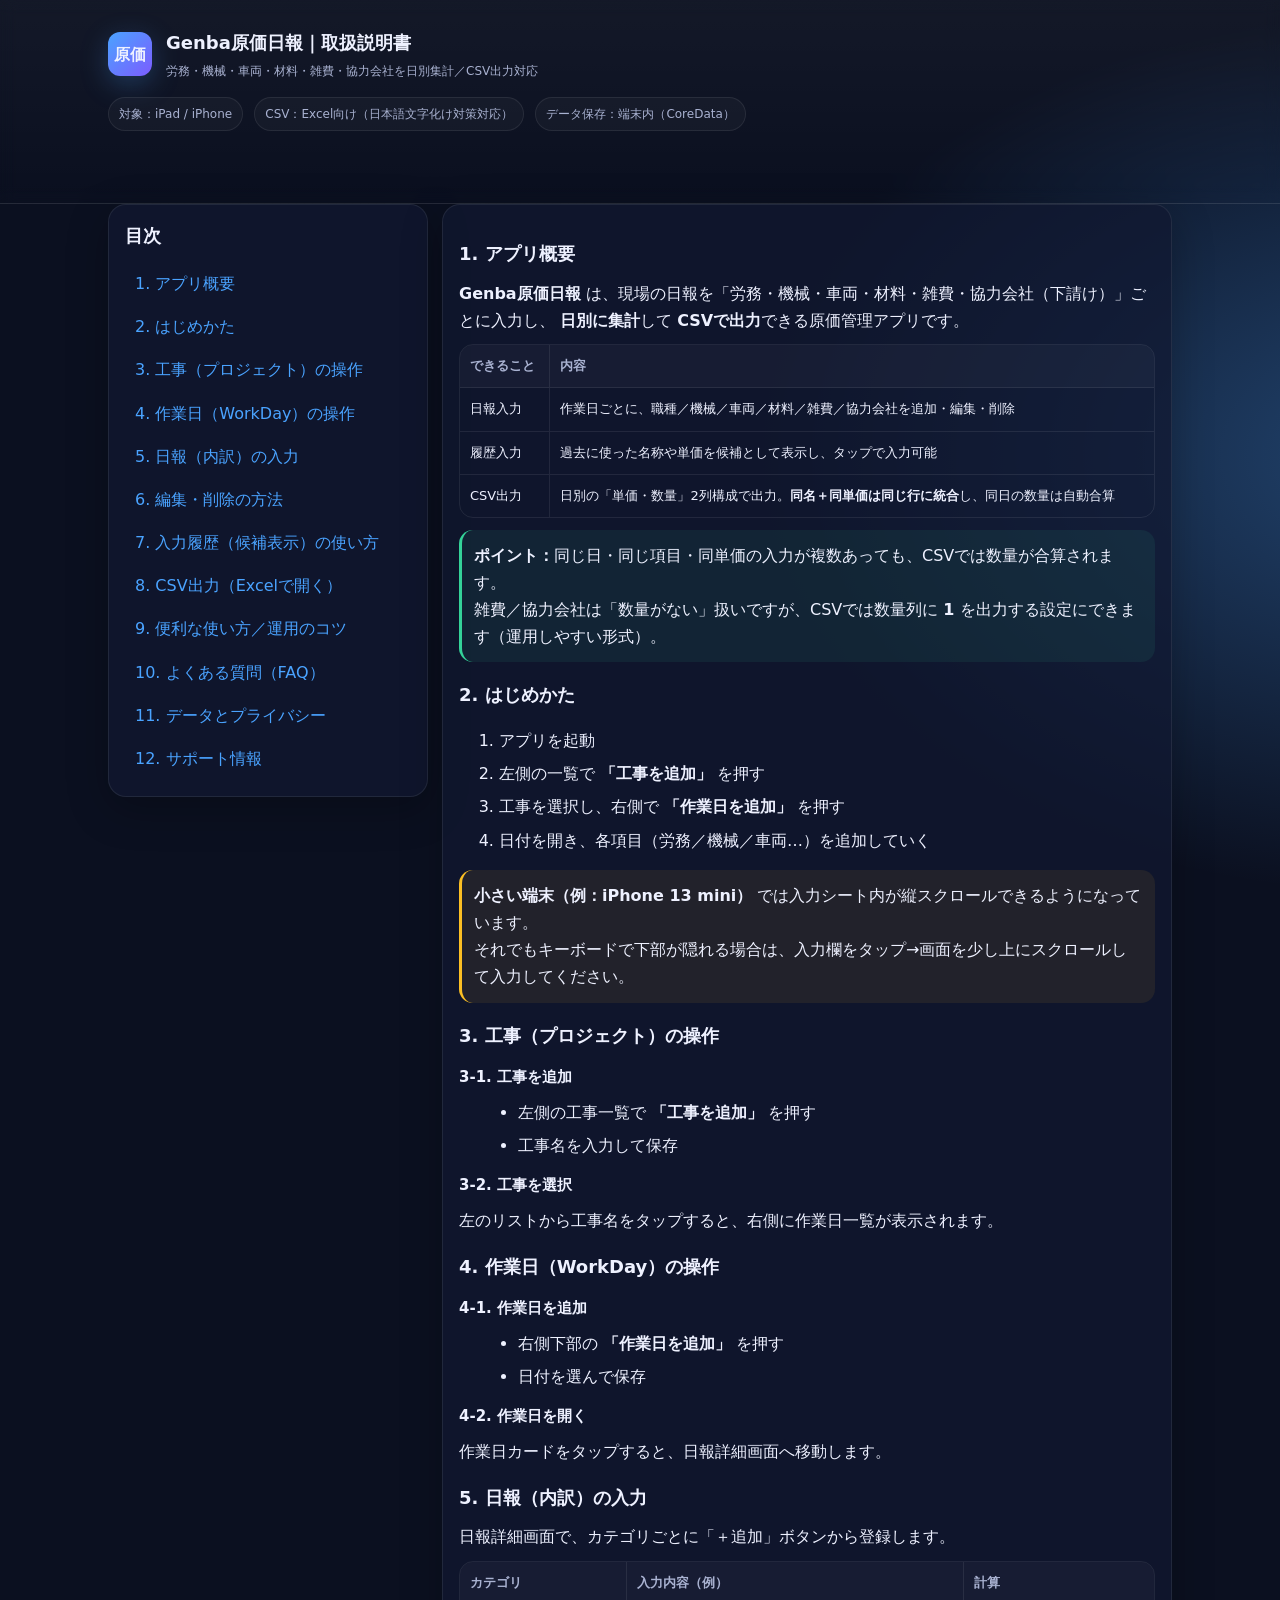
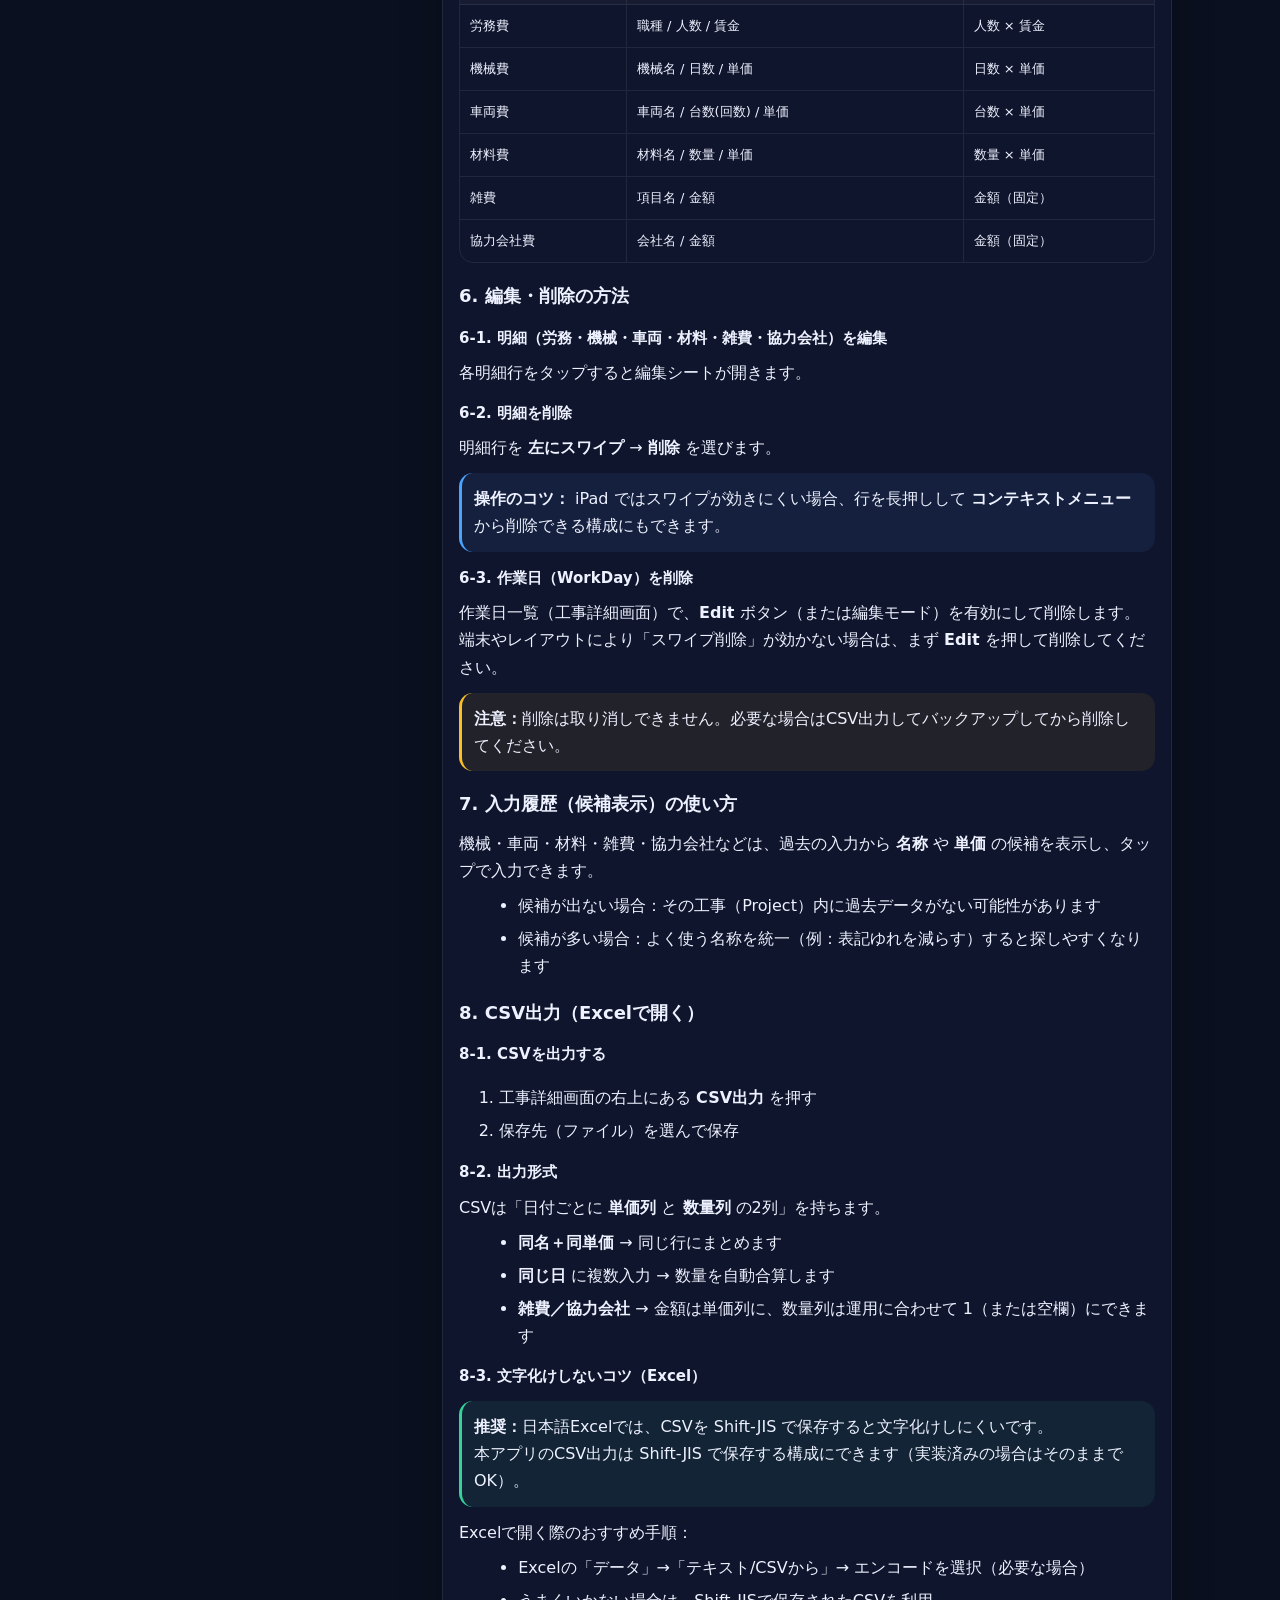
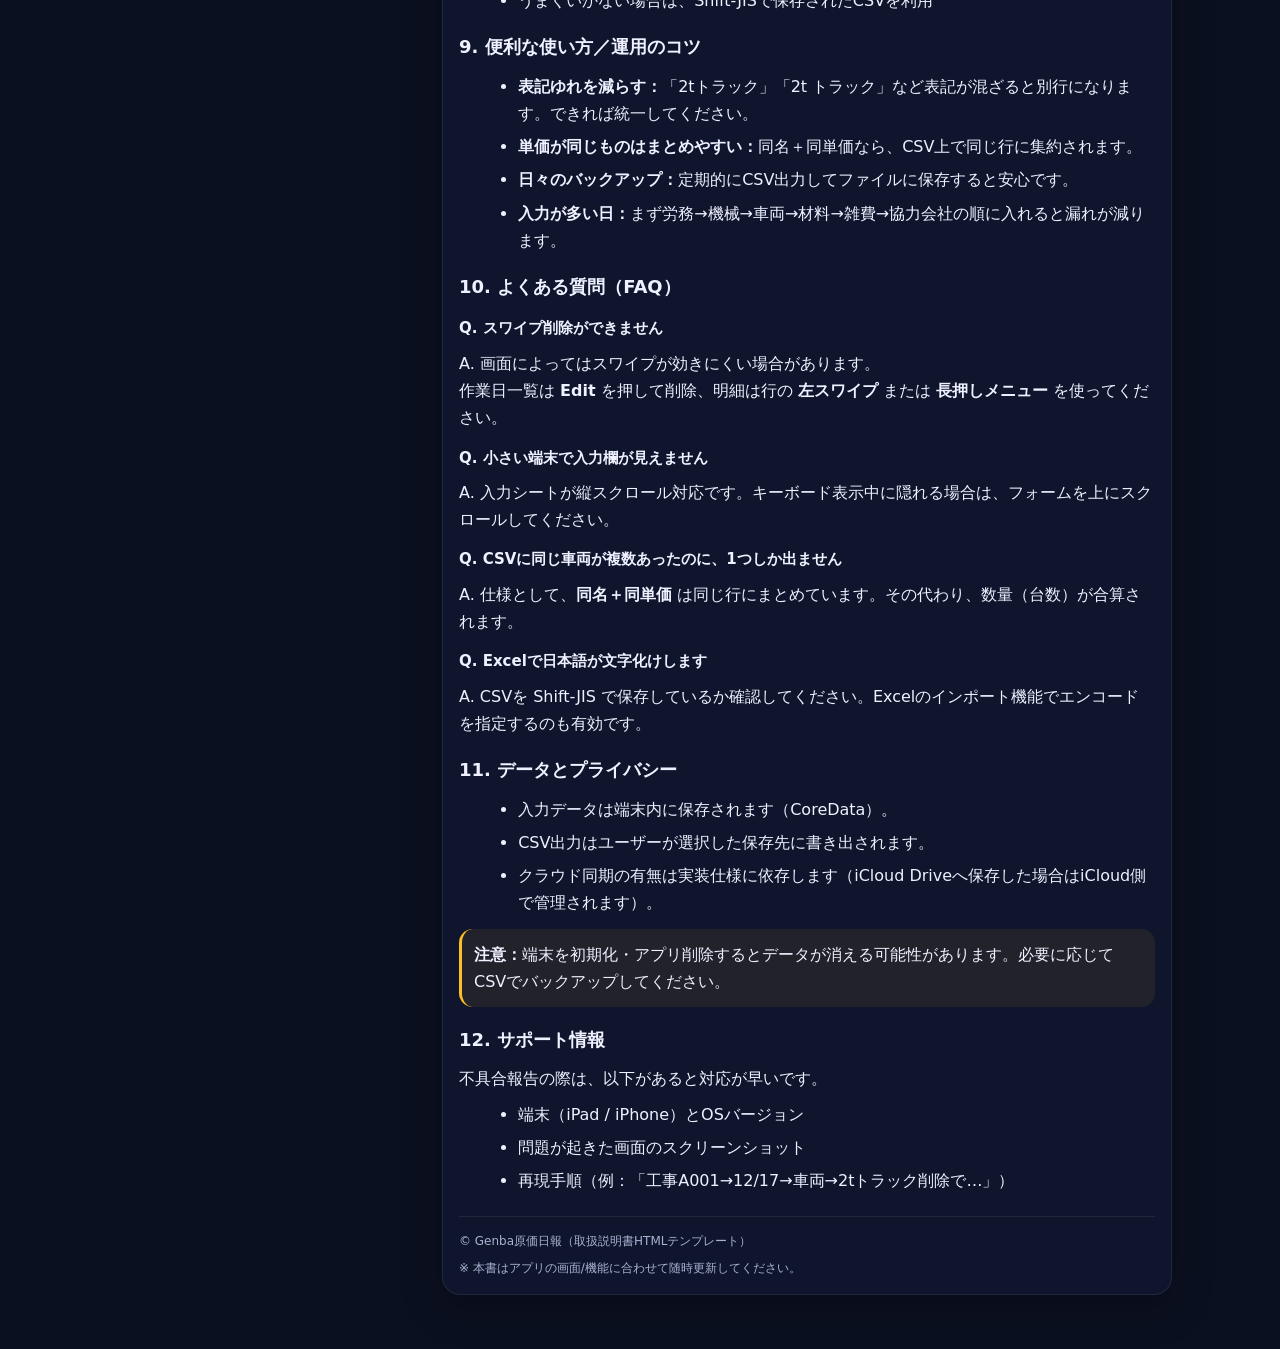
==== seisan.html @ 01fdcbb2 "Add files via upload" ====
<!doctype html>
<html lang="ja">

<head>
    <meta charset="utf-8" />
    <meta name="viewport" content="width=device-width,initial-scale=1" />
    <title>Genba原価日報 - 取扱説明書</title>
    <style>
         :root {
            --bg: #0b1020;
            --card: #111831;
            --muted: #a9b2d1;
            --text: #eef1ff;
            --accent: #4aa3ff;
            --accent2: #7c5cff;
            --line: rgba(255, 255, 255, .08);
            --good: #34d399;
            --warn: #fbbf24;
            --bad: #fb7185;
            --mono: ui-monospace, SFMono-Regular, Menlo, Monaco, Consolas, "Liberation Mono", "Courier New", monospace;
            --sans: ui-sans-serif, -apple-system, BlinkMacSystemFont, "Hiragino Sans", "Hiragino Kaku Gothic ProN", "Noto Sans JP", "Yu Gothic", "Meiryo", system-ui, sans-serif;
        }
        
        * {
            box-sizing: border-box
        }
        
        body {
            margin: 0;
            font-family: var(--sans);
            background: radial-gradient(1200px 800px at 20% -10%, rgba(124, 92, 255, .35), transparent 55%), radial-gradient(1200px 800px at 110% 10%, rgba(74, 163, 255, .35), transparent 55%), var(--bg);
            color: var(--text);
            line-height: 1.7;
        }
        
        a {
            color: var(--accent);
            text-decoration: none
        }
        
        a:hover {
            text-decoration: underline
        }
        
        header {
            padding: 28px 18px 18px;
            border-bottom: 1px solid var(--line);
            background: linear-gradient(180deg, rgba(255, 255, 255, .04), transparent);
            position: sticky;
            top: 0;
            backdrop-filter: blur(8px);
            z-index: 5;
        }
        
        .wrap {
            max-width: 1100px;
            margin: 0 auto;
            padding: 0 18px 54px;
        }
        
        .brand {
            display: flex;
            gap: 14px;
            align-items: center;
        }
        
        .logo {
            width: 44px;
            height: 44px;
            border-radius: 12px;
            background: linear-gradient(135deg, var(--accent), var(--accent2));
            box-shadow: 0 8px 28px rgba(74, 163, 255, .25);
            display: grid;
            place-items: center;
            font-weight: 800;
        }
        
        h1 {
            font-size: 18px;
            margin: 0
        }
        
        .sub {
            color: var(--muted);
            font-size: 12px;
            margin-top: 2px
        }
        
        main {
            padding-top: 20px
        }
        
        .grid {
            display: grid;
            gap: 14px;
            grid-template-columns: 320px 1fr;
            align-items: start;
        }
        
        @media (max-width: 980px) {
            .grid {
                grid-template-columns: 1fr
            }
            header {
                position: relative
            }
        }
        
        .card {
            background: rgba(17, 24, 49, .72);
            border: 1px solid var(--line);
            border-radius: 18px;
            padding: 16px;
            box-shadow: 0 12px 40px rgba(0, 0, 0, .25);
        }
        
        .toc a {
            display: block;
            padding: 8px 10px;
            border-radius: 12px
        }
        
        .toc a:hover {
            background: rgba(255, 255, 255, .05)
        }
        
        h2 {
            margin: 18px 0 10px;
            font-size: 18px
        }
        
        h3 {
            margin: 14px 0 8px;
            font-size: 15px
        }
        
        p {
            margin: 8px 0
        }
        
        ul {
            margin: 8px 0 8px 1.2em
        }
        
        li {
            margin: 6px 0
        }
        
        .pill {
            display: inline-flex;
            gap: 8px;
            align-items: center;
            padding: 6px 10px;
            border-radius: 999px;
            border: 1px solid var(--line);
            background: rgba(255, 255, 255, .03);
            color: var(--muted);
            font-size: 12px;
            margin: 6px 6px 0 0;
            white-space: nowrap;
        }
        
        .kbd {
            font-family: var(--mono);
            font-size: 12px;
            padding: .1em .45em;
            border: 1px solid var(--line);
            border-bottom-color: rgba(255, 255, 255, .22);
            border-radius: 8px;
            background: rgba(255, 255, 255, .04)
        }
        
        .callout {
            border-left: 3px solid var(--accent);
            background: rgba(74, 163, 255, .08);
            padding: 12px 12px 12px 12px;
            border-radius: 14px;
            margin: 12px 0;
        }
        
        .warn {
            border-left-color: var(--warn);
            background: rgba(251, 191, 36, .08)
        }
        
        .good {
            border-left-color: var(--good);
            background: rgba(52, 211, 153, .08)
        }
        
        .bad {
            border-left-color: var(--bad);
            background: rgba(251, 113, 133, .08)
        }
        
        code,
        pre {
            font-family: var(--mono)
        }
        
        pre {
            padding: 12px;
            border-radius: 14px;
            background: rgba(0, 0, 0, .35);
            border: 1px solid var(--line);
            overflow: auto;
            margin: 10px 0;
            font-size: 12px;
        }
        
        .table {
            width: 100%;
            border-collapse: separate;
            border-spacing: 0;
            overflow: hidden;
            border-radius: 14px;
            border: 1px solid var(--line);
            margin: 10px 0;
        }
        
        .table th,
        .table td {
            padding: 10px 10px;
            border-bottom: 1px solid var(--line);
            border-right: 1px solid var(--line);
            text-align: left;
            vertical-align: top;
            font-size: 13px;
        }
        
        .table th {
            color: var(--muted);
            background: rgba(255, 255, 255, .03)
        }
        
        .table tr:last-child td {
            border-bottom: none
        }
        
        .table td:last-child,
        .table th:last-child {
            border-right: none
        }
        
        footer {
            color: var(--muted);
            font-size: 12px;
            margin-top: 22px;
            padding-top: 14px;
            border-top: 1px solid var(--line);
        }
    </style>
</head>

<body>
    <header>
        <div class="wrap">
            <div class="brand">
                <div class="logo">原価</div>
                <div>
                    <h1>Genba原価日報｜取扱説明書</h1>
                    <div class="sub">労務・機械・車両・材料・雑費・協力会社を日別集計／CSV出力対応</div>
                </div>
            </div>
            <div style="margin-top:10px">
                <span class="pill">対象：iPad / iPhone</span>
                <span class="pill">CSV：Excel向け（日本語文字化け対策対応）</span>
                <span class="pill">データ保存：端末内（CoreData）</span>
            </div>
        </div>
    </header>

    <main class="wrap">
        <div class="grid">
            <!-- TOC -->
            <aside class="card toc">
                <h2 style="margin-top:0">目次</h2>
                <a href="#about">1. アプリ概要</a>
                <a href="#start">2. はじめかた</a>
                <a href="#project">3. 工事（プロジェクト）の操作</a>
                <a href="#workday">4. 作業日（WorkDay）の操作</a>
                <a href="#detail">5. 日報（内訳）の入力</a>
                <a href="#editdelete">6. 編集・削除の方法</a>
                <a href="#history">7. 入力履歴（候補表示）の使い方</a>
                <a href="#csv">8. CSV出力（Excelで開く）</a>
                <a href="#tips">9. 便利な使い方／運用のコツ</a>
                <a href="#trouble">10. よくある質問（FAQ）</a>
                <a href="#privacy">11. データとプライバシー</a>
                <a href="#support">12. サポート情報</a>
            </aside>

            <!-- CONTENT -->
            <section class="card">
                <section id="about">
                    <h2>1. アプリ概要</h2>
                    <p>
                        <b>Genba原価日報</b> は、現場の日報を「労務・機械・車両・材料・雑費・協力会社（下請け）」ごとに入力し、
                        <b>日別に集計</b>して <b>CSVで出力</b>できる原価管理アプリです。
                    </p>

                    <table class="table">
                        <tr>
                            <th>できること</th>
                            <th>内容</th>
                        </tr>
                        <tr>
                            <td>日報入力</td>
                            <td>作業日ごとに、職種／機械／車両／材料／雑費／協力会社を追加・編集・削除</td>
                        </tr>
                        <tr>
                            <td>履歴入力</td>
                            <td>過去に使った名称や単価を候補として表示し、タップで入力可能</td>
                        </tr>
                        <tr>
                            <td>CSV出力</td>
                            <td>日別の「単価・数量」2列構成で出力。<b>同名＋同単価は同じ行に統合</b>し、同日の数量は自動合算</td>
                        </tr>
                    </table>

                    <div class="callout good">
                        <b>ポイント：</b>同じ日・同じ項目・同単価の入力が複数あっても、CSVでは数量が合算されます。<br/> 雑費／協力会社は「数量がない」扱いですが、CSVでは数量列に <b>1</b> を出力する設定にできます（運用しやすい形式）。
                    </div>
                </section>

                <section id="start">
                    <h2>2. はじめかた</h2>
                    <ol>
                        <li>アプリを起動</li>
                        <li>左側の一覧で <b>「工事を追加」</b> を押す</li>
                        <li>工事を選択し、右側で <b>「作業日を追加」</b> を押す</li>
                        <li>日付を開き、各項目（労務／機械／車両…）を追加していく</li>
                    </ol>

                    <div class="callout warn">
                        <b>小さい端末（例：iPhone 13 mini）</b> では入力シート内が縦スクロールできるようになっています。<br/> それでもキーボードで下部が隠れる場合は、入力欄をタップ→画面を少し上にスクロールして入力してください。
                    </div>
                </section>

                <section id="project">
                    <h2>3. 工事（プロジェクト）の操作</h2>
                    <h3>3-1. 工事を追加</h3>
                    <ul>
                        <li>左側の工事一覧で <b>「工事を追加」</b> を押す</li>
                        <li>工事名を入力して保存</li>
                    </ul>

                    <h3>3-2. 工事を選択</h3>
                    <p>左のリストから工事名をタップすると、右側に作業日一覧が表示されます。</p>
                </section>

                <section id="workday">
                    <h2>4. 作業日（WorkDay）の操作</h2>
                    <h3>4-1. 作業日を追加</h3>
                    <ul>
                        <li>右側下部の <b>「作業日を追加」</b> を押す</li>
                        <li>日付を選んで保存</li>
                    </ul>

                    <h3>4-2. 作業日を開く</h3>
                    <p>作業日カードをタップすると、日報詳細画面へ移動します。</p>
                </section>

                <section id="detail">
                    <h2>5. 日報（内訳）の入力</h2>
                    <p>日報詳細画面で、カテゴリごとに「＋追加」ボタンから登録します。</p>

                    <table class="table">
                        <tr>
                            <th>カテゴリ</th>
                            <th>入力内容（例）</th>
                            <th>計算</th>
                        </tr>
                        <tr>
                            <td>労務費</td>
                            <td>職種 / 人数 / 賃金</td>
                            <td>人数 × 賃金</td>
                        </tr>
                        <tr>
                            <td>機械費</td>
                            <td>機械名 / 日数 / 単価</td>
                            <td>日数 × 単価</td>
                        </tr>
                        <tr>
                            <td>車両費</td>
                            <td>車両名 / 台数(回数) / 単価</td>
                            <td>台数 × 単価</td>
                        </tr>
                        <tr>
                            <td>材料費</td>
                            <td>材料名 / 数量 / 単価</td>
                            <td>数量 × 単価</td>
                        </tr>
                        <tr>
                            <td>雑費</td>
                            <td>項目名 / 金額</td>
                            <td>金額（固定）</td>
                        </tr>
                        <tr>
                            <td>協力会社費</td>
                            <td>会社名 / 金額</td>
                            <td>金額（固定）</td>
                        </tr>
                    </table>
                </section>

                <section id="editdelete">
                    <h2>6. 編集・削除の方法</h2>

                    <h3>6-1. 明細（労務・機械・車両・材料・雑費・協力会社）を編集</h3>
                    <p>各明細行をタップすると編集シートが開きます。</p>

                    <h3>6-2. 明細を削除</h3>
                    <p>明細行を <b>左にスワイプ</b> → <b>削除</b> を選びます。</p>
                    <div class="callout">
                        <b>操作のコツ：</b> iPad ではスワイプが効きにくい場合、行を長押しして <b>コンテキストメニュー</b> から削除できる構成にもできます。
                    </div>

                    <h3>6-3. 作業日（WorkDay）を削除</h3>
                    <p>
                        作業日一覧（工事詳細画面）で、<b>Edit</b> ボタン（または編集モード）を有効にして削除します。<br/> 端末やレイアウトにより「スワイプ削除」が効かない場合は、まず <b>Edit</b> を押して削除してください。
                    </p>

                    <div class="callout warn">
                        <b>注意：</b>削除は取り消しできません。必要な場合はCSV出力してバックアップしてから削除してください。
                    </div>
                </section>

                <section id="history">
                    <h2>7. 入力履歴（候補表示）の使い方</h2>
                    <p>
                        機械・車両・材料・雑費・協力会社などは、過去の入力から <b>名称</b> や <b>単価</b> の候補を表示し、タップで入力できます。
                    </p>
                    <ul>
                        <li>候補が出ない場合：その工事（Project）内に過去データがない可能性があります</li>
                        <li>候補が多い場合：よく使う名称を統一（例：表記ゆれを減らす）すると探しやすくなります</li>
                    </ul>
                </section>

                <section id="csv">
                    <h2>8. CSV出力（Excelで開く）</h2>

                    <h3>8-1. CSVを出力する</h3>
                    <ol>
                        <li>工事詳細画面の右上にある <b>CSV出力</b> を押す</li>
                        <li>保存先（ファイル）を選んで保存</li>
                    </ol>

                    <h3>8-2. 出力形式</h3>
                    <p>CSVは「日付ごとに <b>単価列</b> と <b>数量列</b> の2列」を持ちます。</p>
                    <ul>
                        <li><b>同名＋同単価</b> → 同じ行にまとめます</li>
                        <li><b>同じ日</b> に複数入力 → 数量を自動合算します</li>
                        <li><b>雑費／協力会社</b> → 金額は単価列に、数量列は運用に合わせて 1（または空欄）にできます</li>
                    </ul>

                    <h3>8-3. 文字化けしないコツ（Excel）</h3>
                    <div class="callout good">
                        <b>推奨：</b>日本語Excelでは、CSVを Shift-JIS で保存すると文字化けしにくいです。<br/> 本アプリのCSV出力は Shift-JIS で保存する構成にできます（実装済みの場合はそのままでOK）。
                    </div>

                    <p>Excelで開く際のおすすめ手順：</p>
                    <ul>
                        <li>Excelの「データ」→「テキスト/CSVから」→ エンコードを選択（必要な場合）</li>
                        <li>うまくいかない場合は、Shift-JISで保存されたCSVを利用</li>
                    </ul>
                </section>

                <section id="tips">
                    <h2>9. 便利な使い方／運用のコツ</h2>
                    <ul>
                        <li><b>表記ゆれを減らす：</b>「2tトラック」「2t トラック」など表記が混ざると別行になります。できれば統一してください。</li>
                        <li><b>単価が同じものはまとめやすい：</b>同名＋同単価なら、CSV上で同じ行に集約されます。</li>
                        <li><b>日々のバックアップ：</b>定期的にCSV出力してファイルに保存すると安心です。</li>
                        <li><b>入力が多い日：</b>まず労務→機械→車両→材料→雑費→協力会社の順に入れると漏れが減ります。</li>
                    </ul>
                </section>

                <section id="trouble">
                    <h2>10. よくある質問（FAQ）</h2>

                    <h3>Q. スワイプ削除ができません</h3>
                    <p>
                        A. 画面によってはスワイプが効きにくい場合があります。<br/> 作業日一覧は <b>Edit</b> を押して削除、明細は行の <b>左スワイプ</b> または <b>長押しメニュー</b> を使ってください。
                    </p>

                    <h3>Q. 小さい端末で入力欄が見えません</h3>
                    <p>
                        A. 入力シートが縦スクロール対応です。キーボード表示中に隠れる場合は、フォームを上にスクロールしてください。
                    </p>

                    <h3>Q. CSVに同じ車両が複数あったのに、1つしか出ません</h3>
                    <p>
                        A. 仕様として、<b>同名＋同単価</b> は同じ行にまとめています。その代わり、数量（台数）が合算されます。
                    </p>

                    <h3>Q. Excelで日本語が文字化けします</h3>
                    <p>
                        A. CSVを Shift-JIS で保存しているか確認してください。Excelのインポート機能でエンコードを指定するのも有効です。
                    </p>

                </section>

                <section id="privacy">
                    <h2>11. データとプライバシー</h2>
                    <ul>
                        <li>入力データは端末内に保存されます（CoreData）。</li>
                        <li>CSV出力はユーザーが選択した保存先に書き出されます。</li>
                        <li>クラウド同期の有無は実装仕様に依存します（iCloud Driveへ保存した場合はiCloud側で管理されます）。</li>
                    </ul>
                    <div class="callout warn">
                        <b>注意：</b>端末を初期化・アプリ削除するとデータが消える可能性があります。必要に応じてCSVでバックアップしてください。
                    </div>
                </section>

                <section id="support">
                    <h2>12. サポート情報</h2>
                    <p>
                        不具合報告の際は、以下があると対応が早いです。
                    </p>
                    <ul>
                        <li>端末（iPad / iPhone）とOSバージョン</li>
                        <li>問題が起きた画面のスクリーンショット</li>
                        <li>再現手順（例：「工事A001→12/17→車両→2tトラック削除で…」）</li>
                    </ul>

                    <footer>
                        <div>© Genba原価日報（取扱説明書HTMLテンプレート）</div>
                        <div style="margin-top:6px">※ 本書はアプリの画面/機能に合わせて随時更新してください。</div>
                    </footer>
                </section>

            </section>
        </div>
    </main>
</body>

</html>
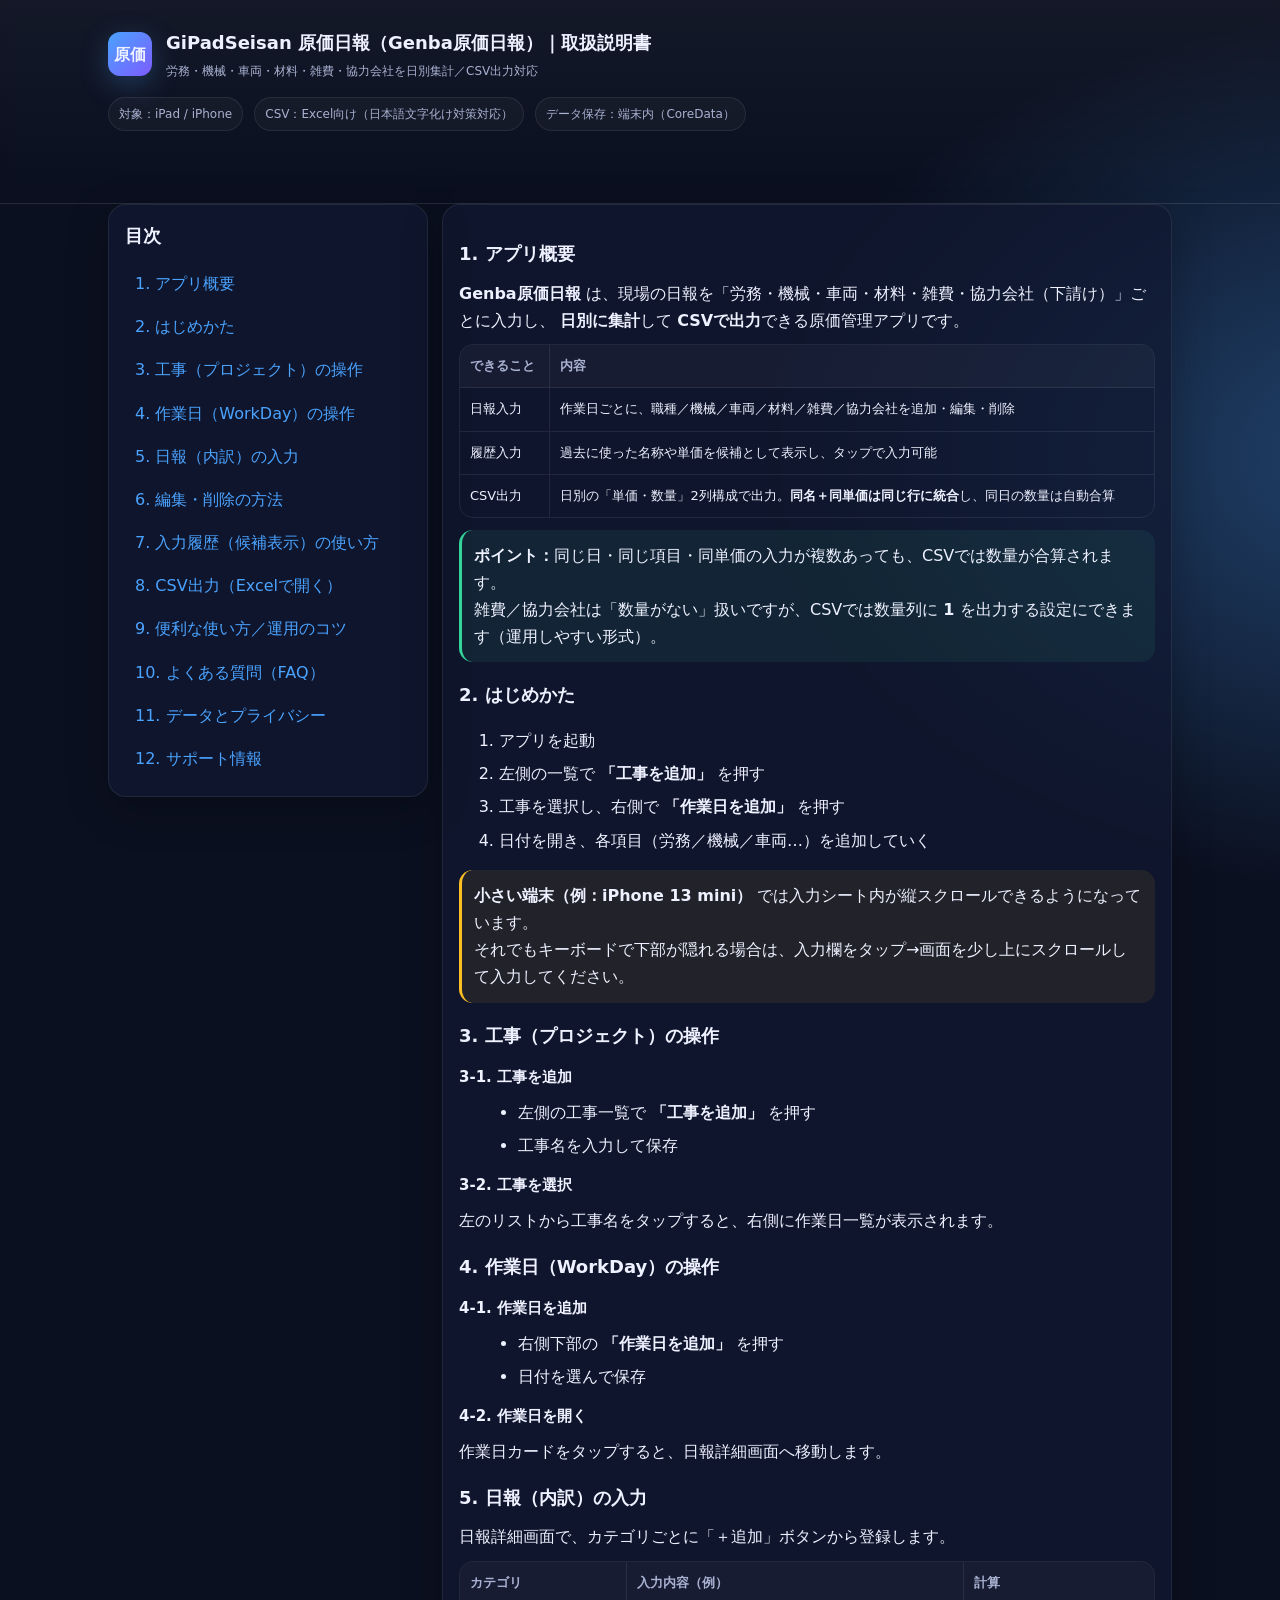
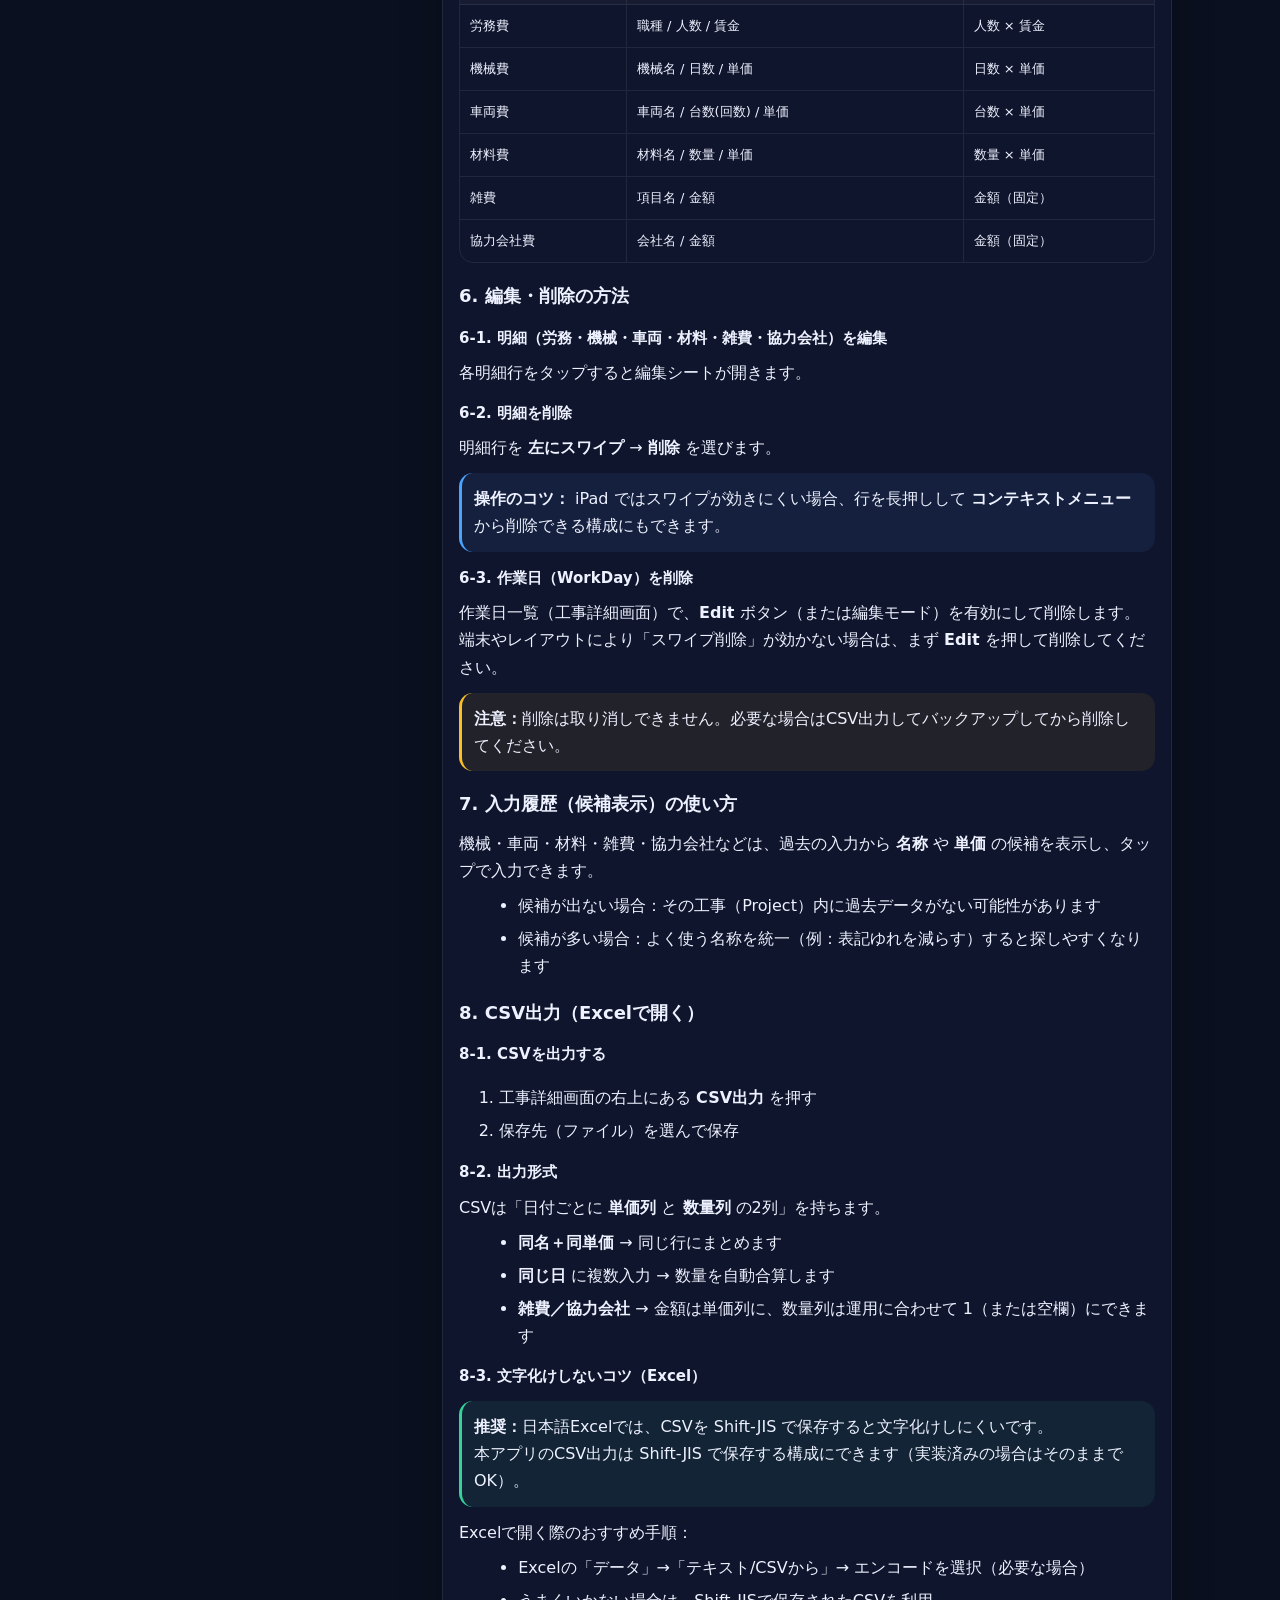
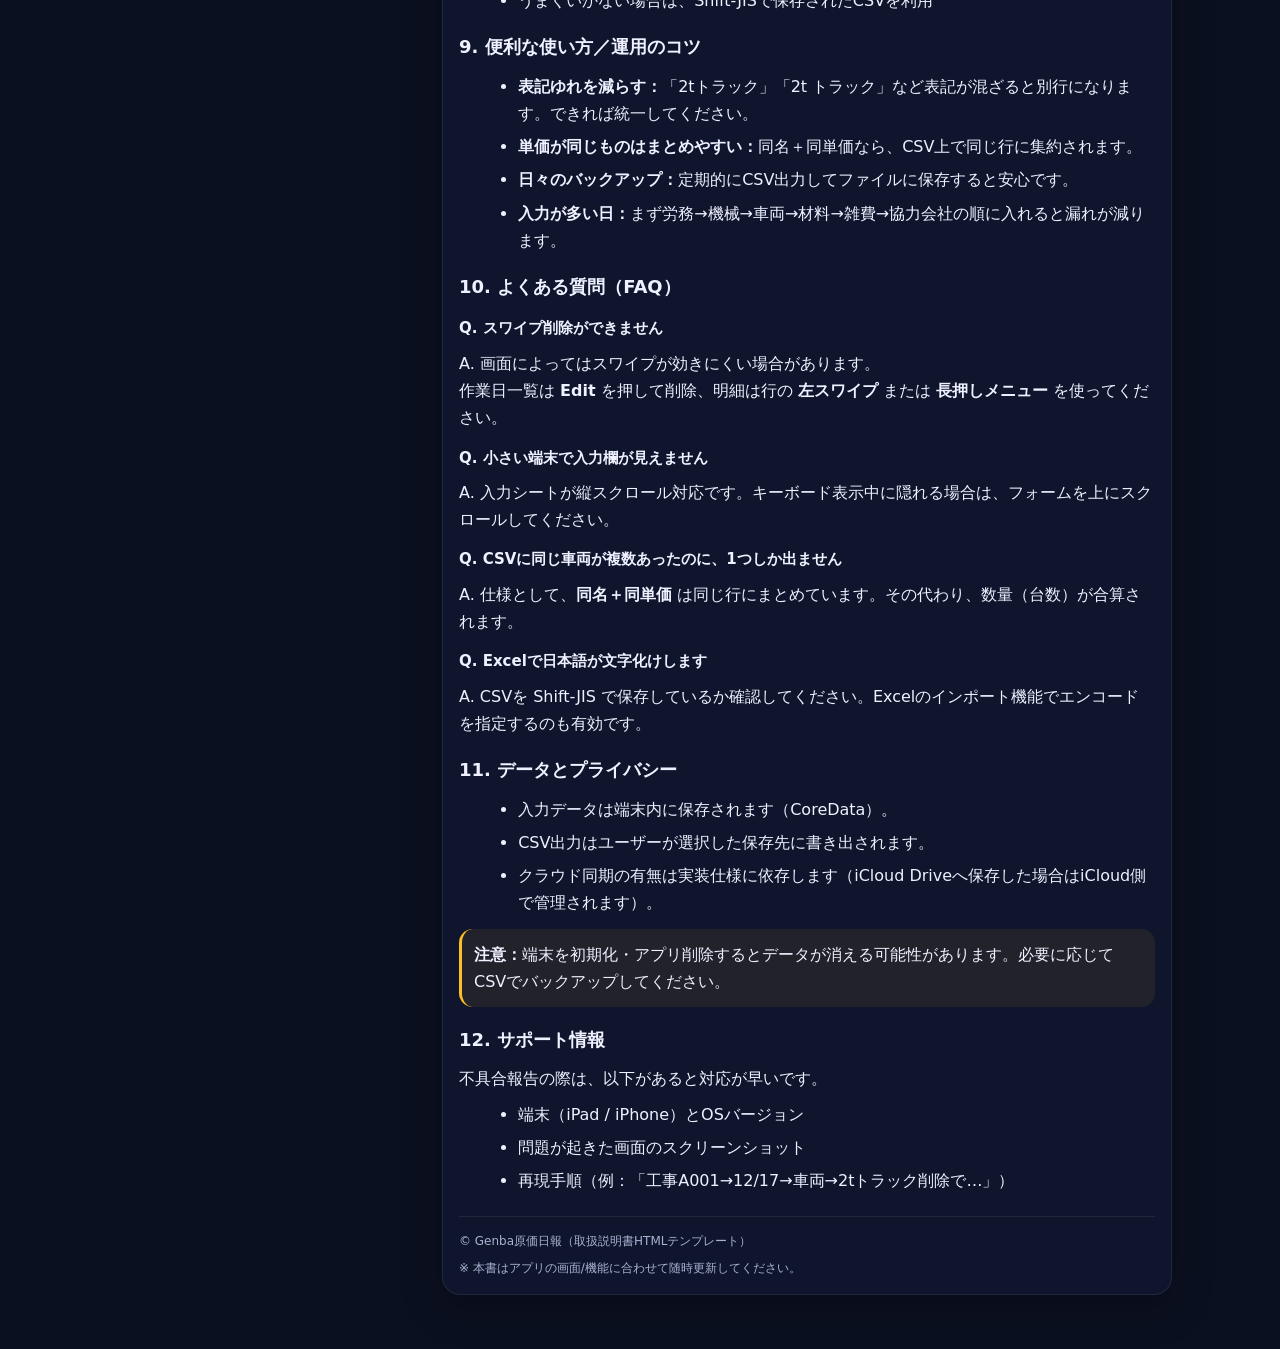
==== commit 6a32217a: "Update header title in seisan.html" ====
--- a/seisan.html
+++ b/seisan.html
@@ -4,7 +4,7 @@
 <head>
     <meta charset="utf-8" />
     <meta name="viewport" content="width=device-width,initial-scale=1" />
-    <title>Genba原価日報 - 取扱説明書</title>
+    <title>iPadSeisan 原価日報（Genba原価日報） - 取扱説明書</title>
     <style>
          :root {
             --bg: #0b1020;
@@ -258,7 +258,7 @@
             <div class="brand">
                 <div class="logo">原価</div>
                 <div>
-                    <h1>Genba原価日報｜取扱説明書</h1>
+                    <h1>GiPadSeisan 原価日報（Genba原価日報）｜取扱説明書</h1>
                     <div class="sub">労務・機械・車両・材料・雑費・協力会社を日別集計／CSV出力対応</div>
                 </div>
             </div>
@@ -534,4 +534,4 @@
     </main>
 </body>
 
-</html>+</html>
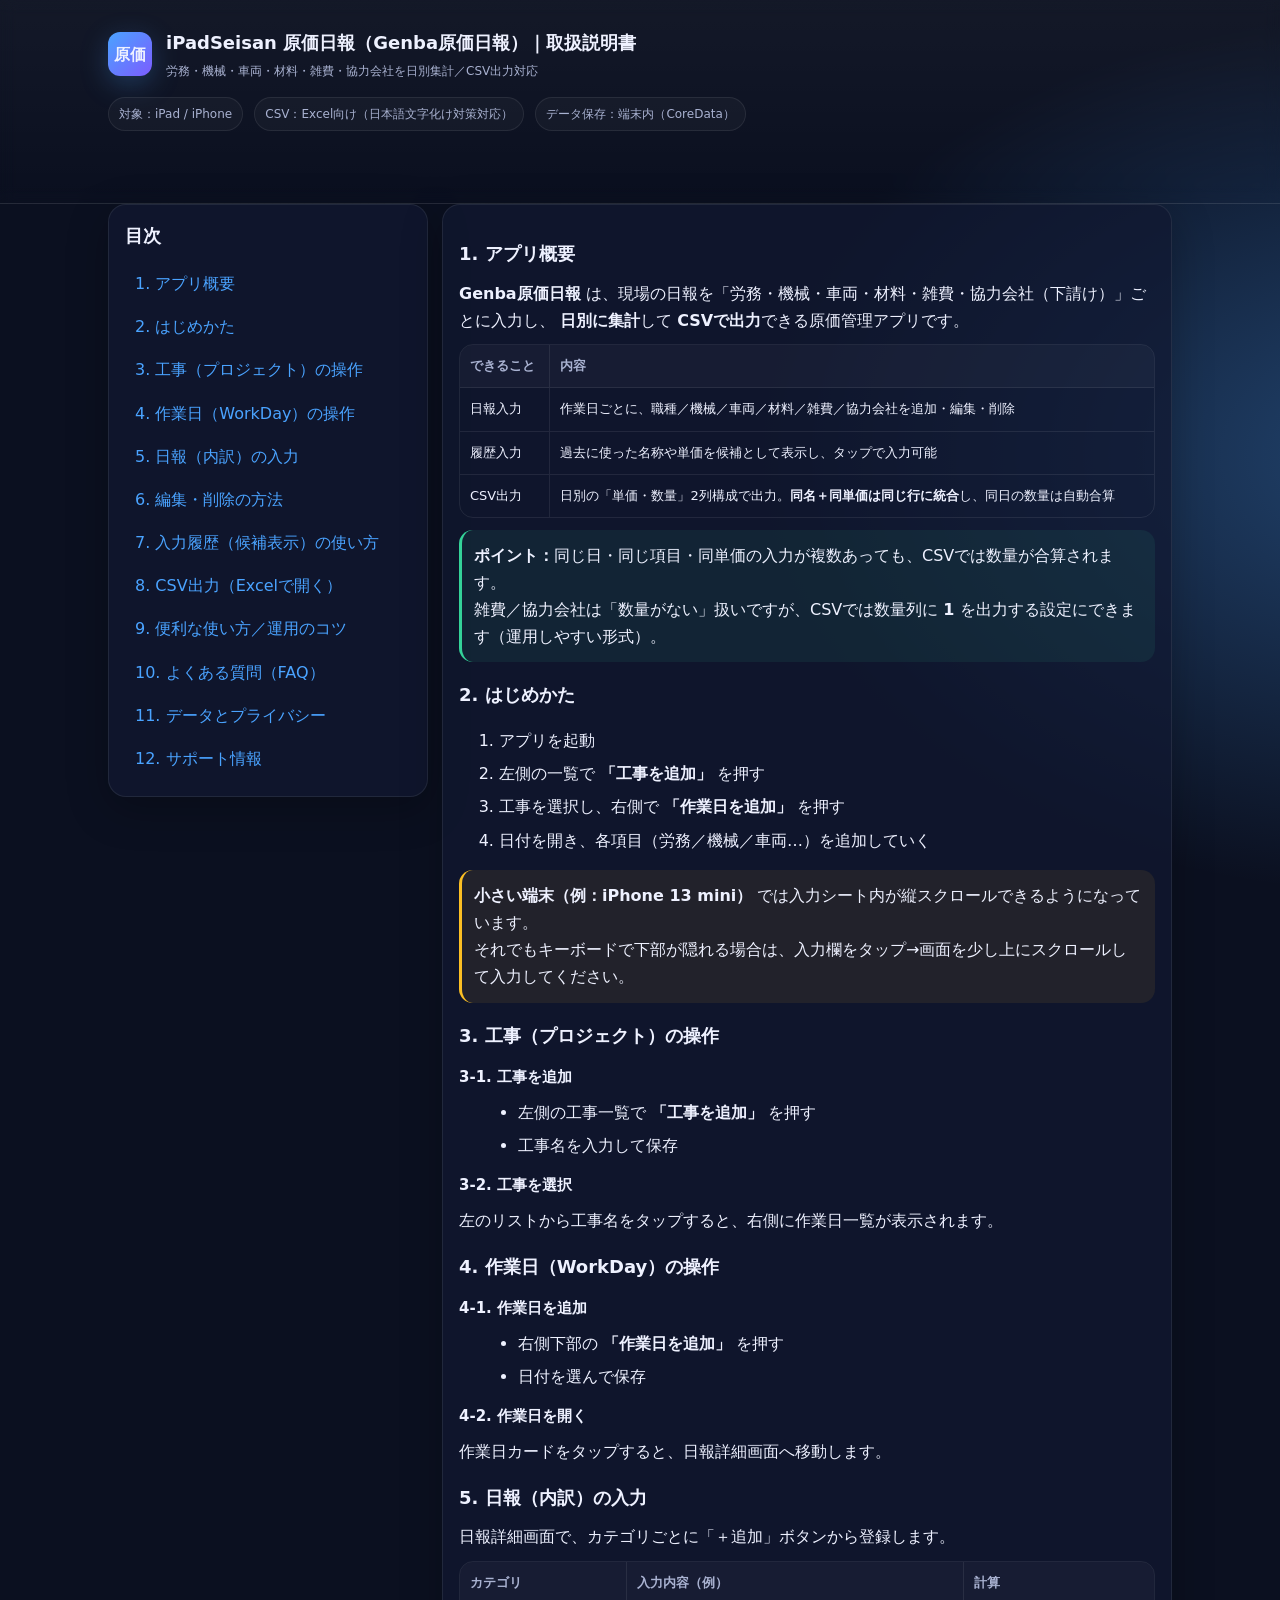
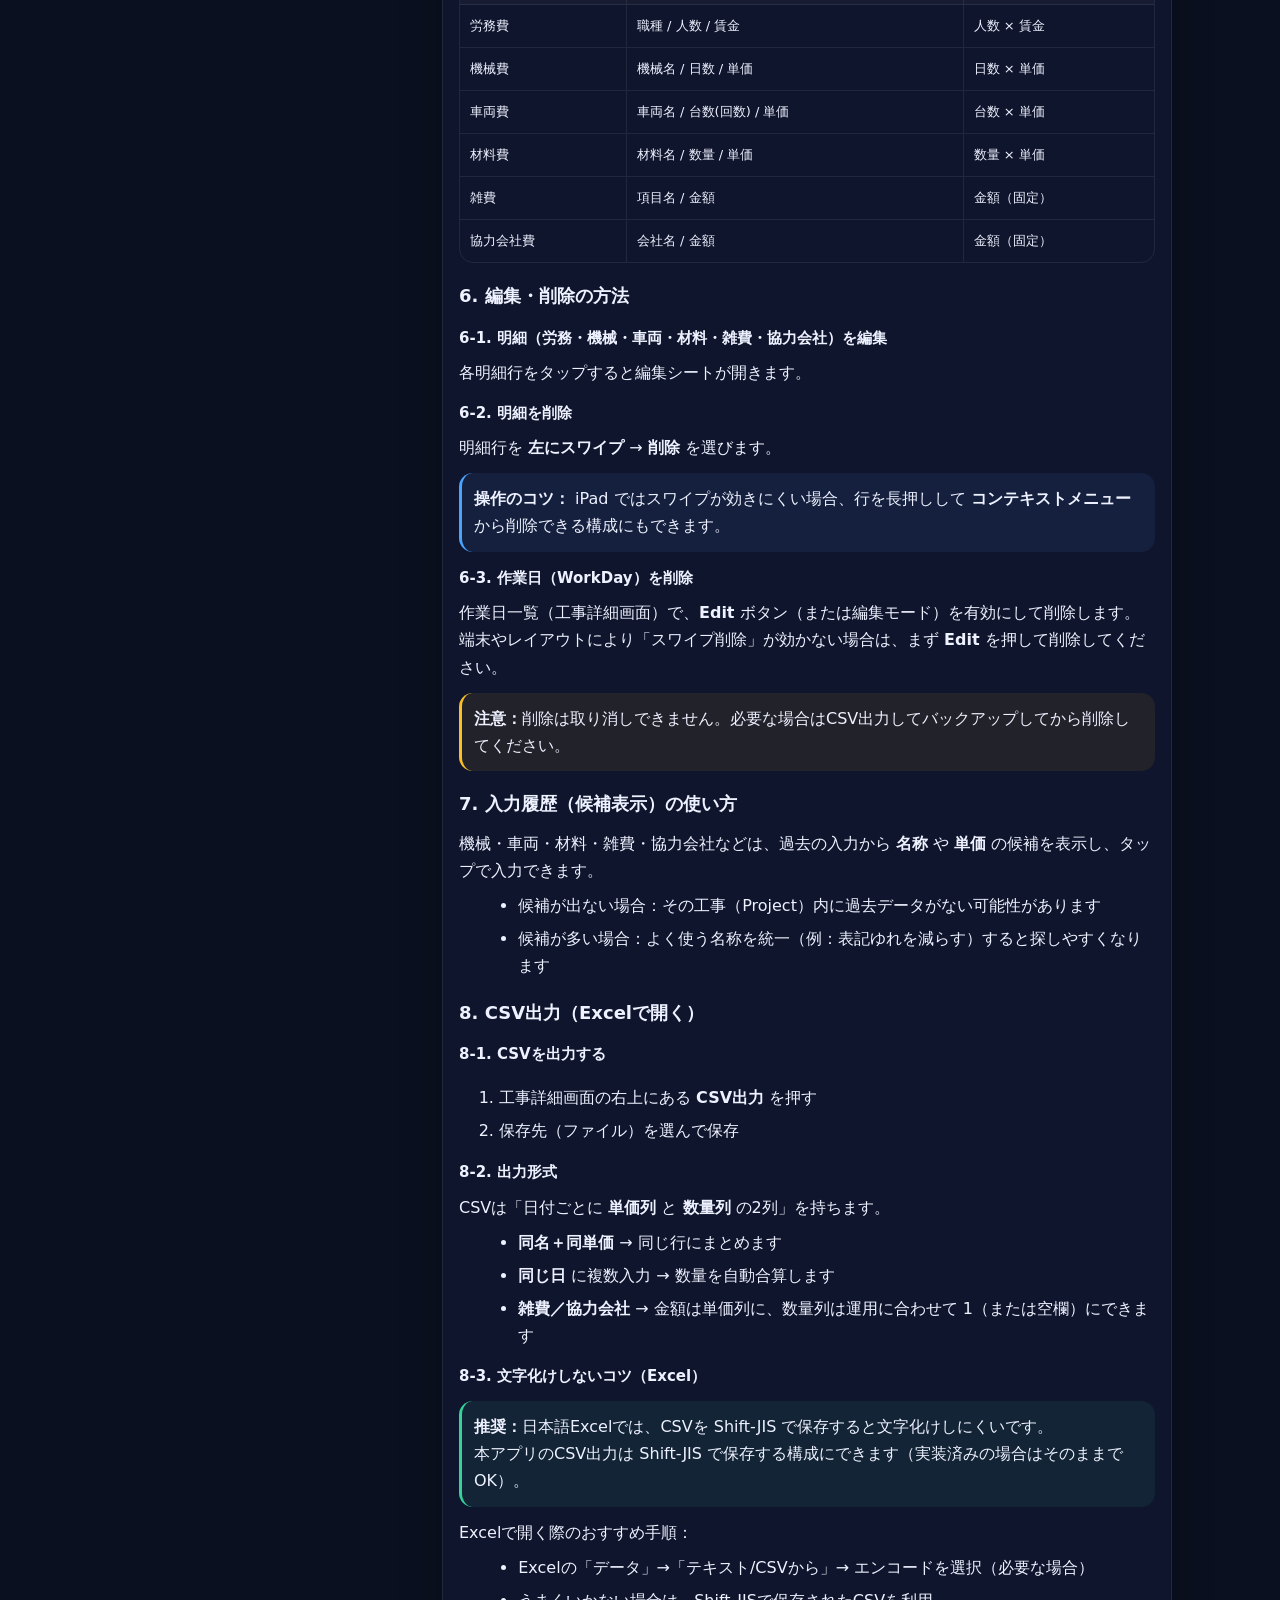
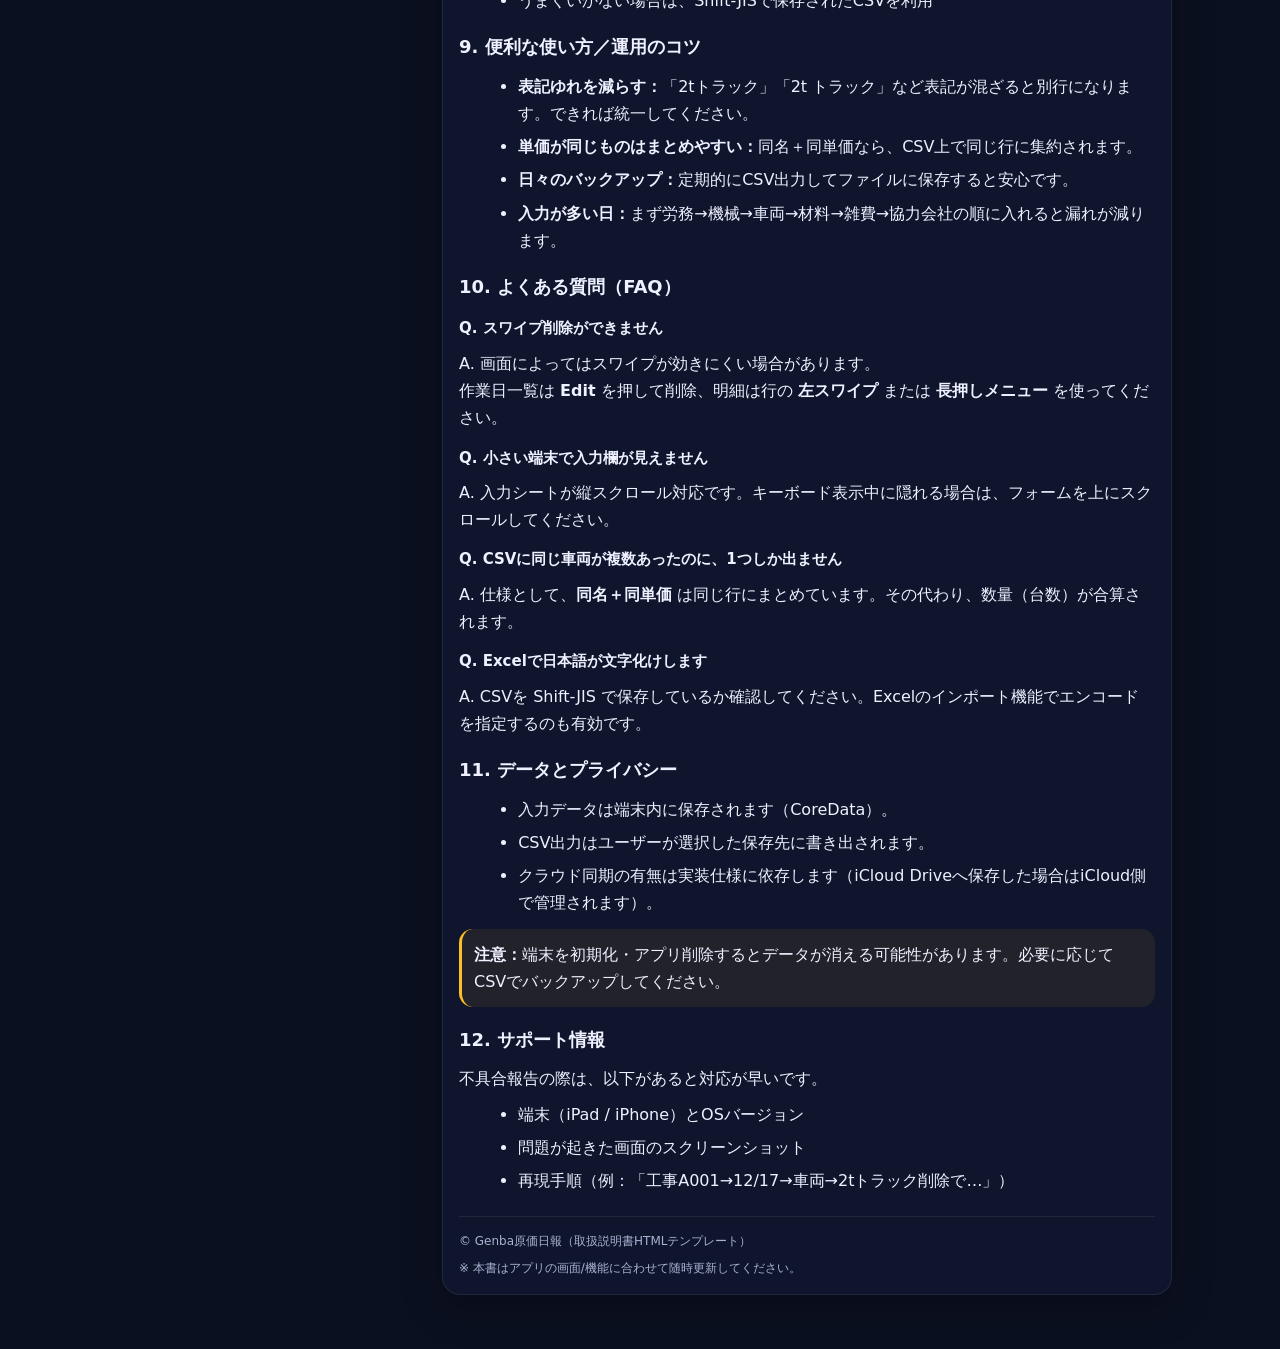
==== commit d252538c: "Update seisan.html" ====
--- a/seisan.html
+++ b/seisan.html
@@ -258,7 +258,7 @@
             <div class="brand">
                 <div class="logo">原価</div>
                 <div>
-                    <h1>GiPadSeisan 原価日報（Genba原価日報）｜取扱説明書</h1>
+                    <h1>iPadSeisan 原価日報（Genba原価日報）｜取扱説明書</h1>
                     <div class="sub">労務・機械・車両・材料・雑費・協力会社を日別集計／CSV出力対応</div>
                 </div>
             </div>
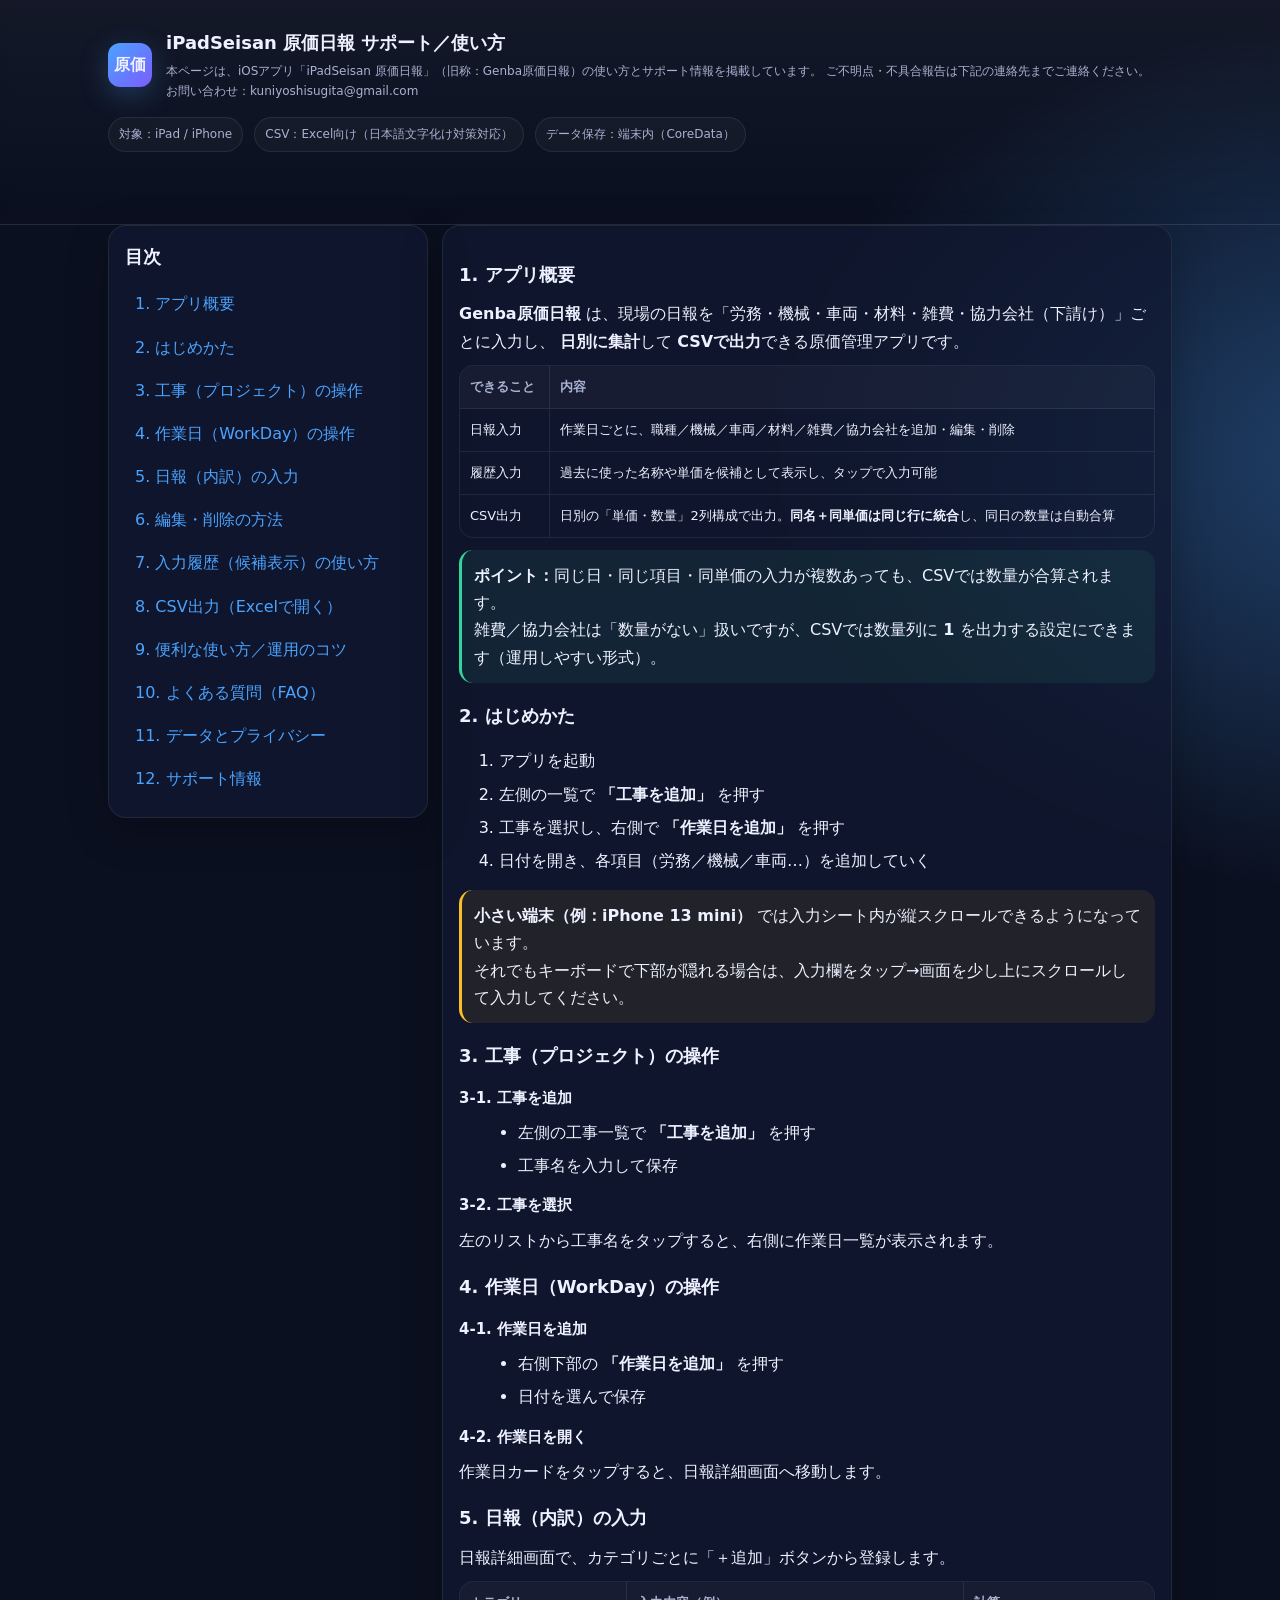
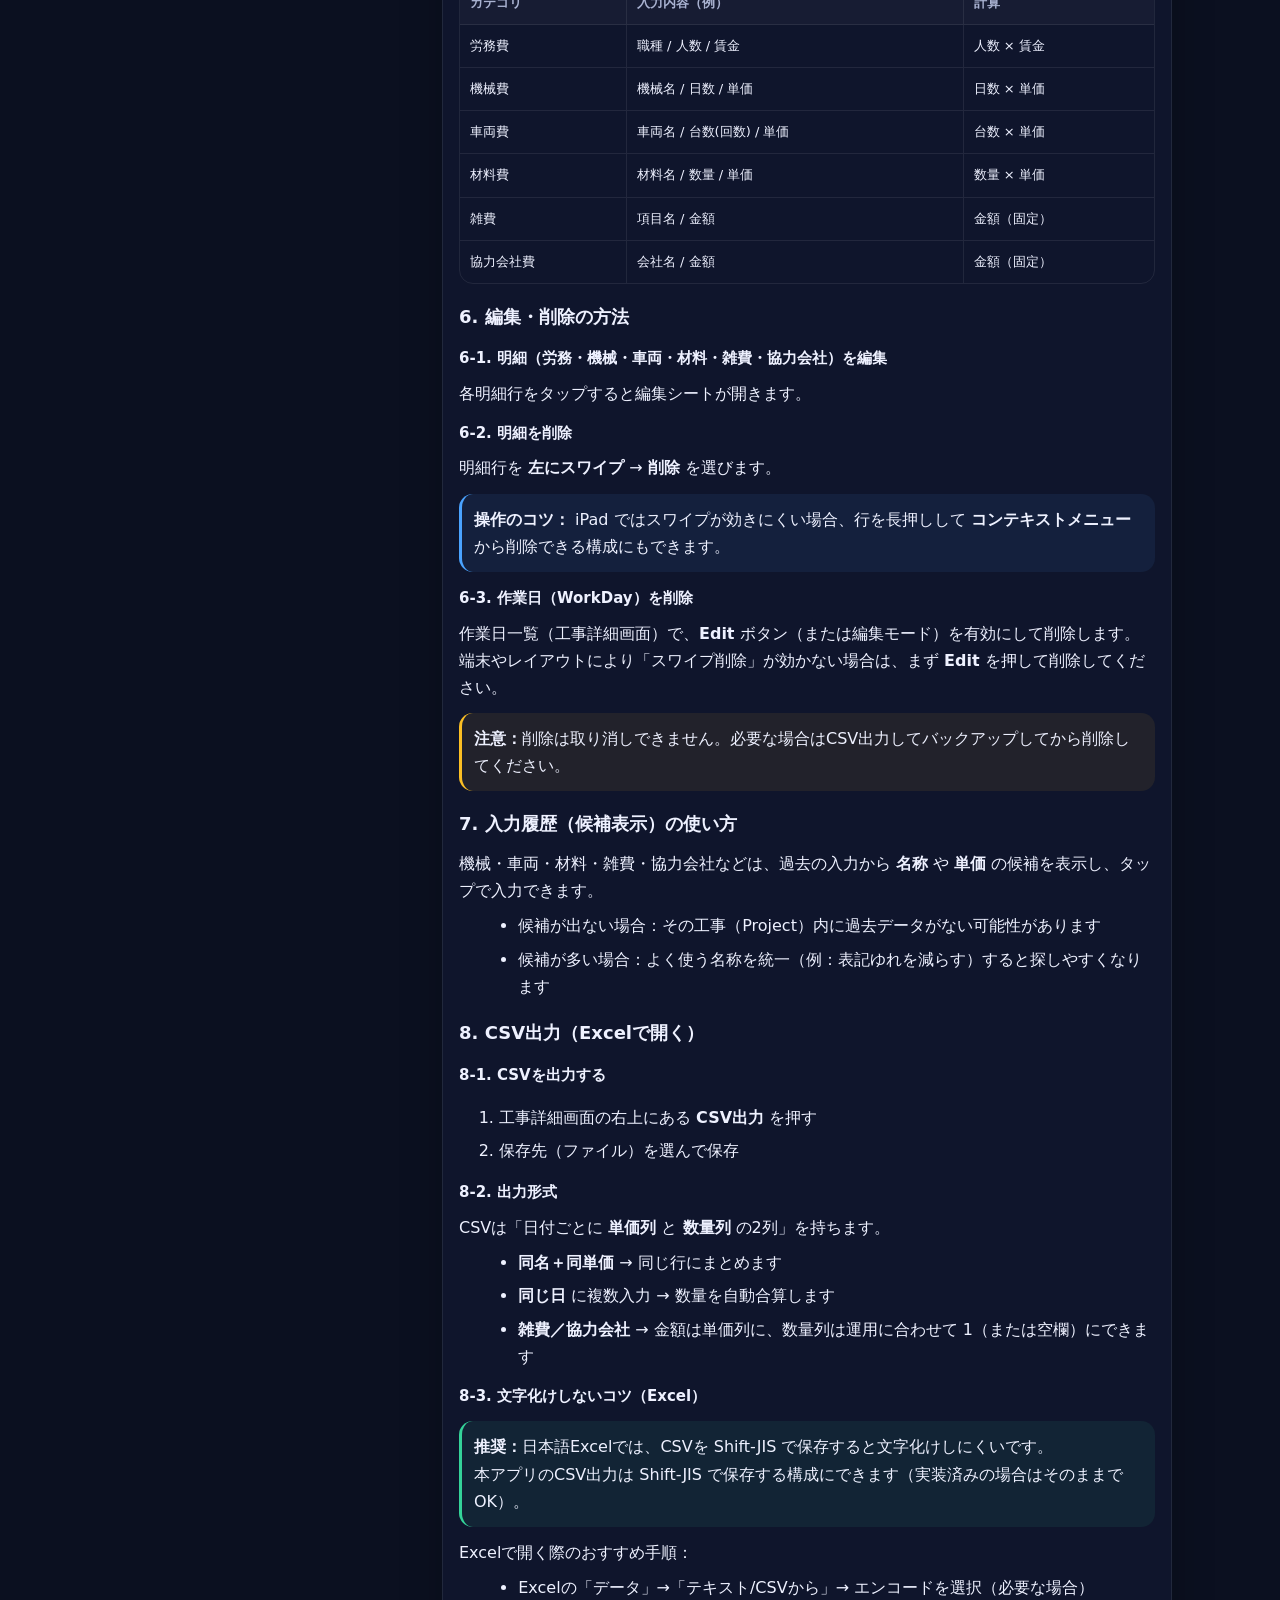
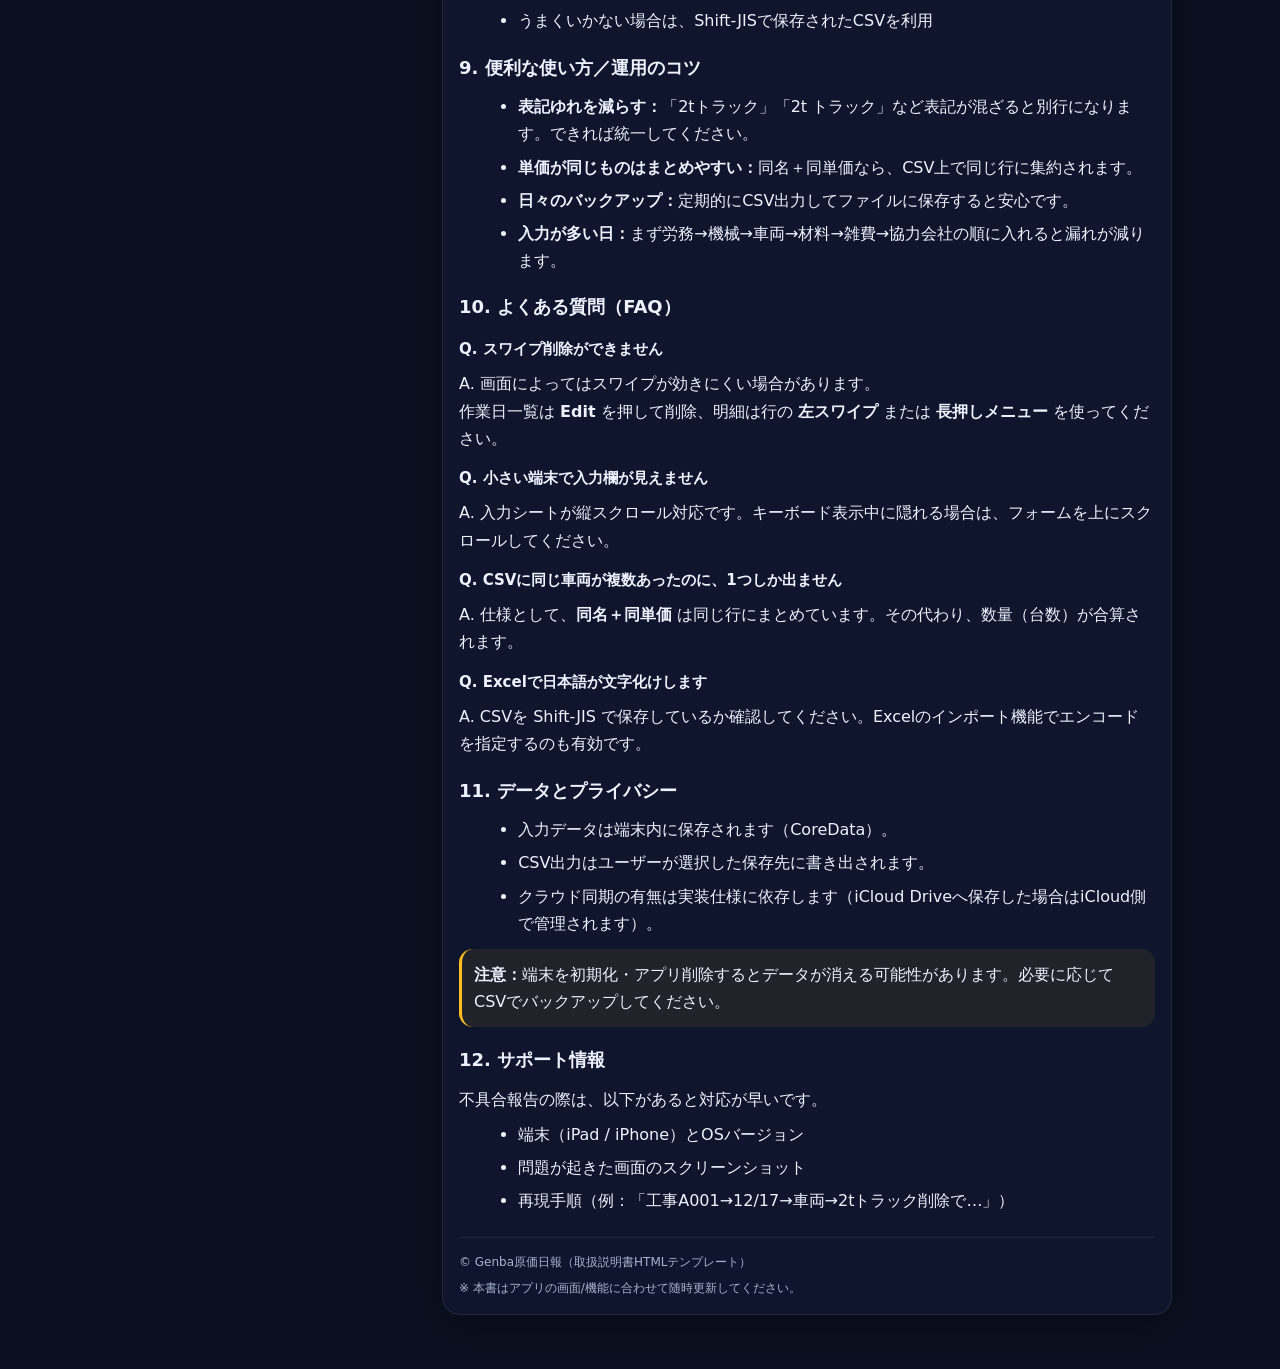
==== commit fae91a66: "Update title and header information in seisan.html" ====
--- a/seisan.html
+++ b/seisan.html
@@ -4,7 +4,7 @@
 <head>
     <meta charset="utf-8" />
     <meta name="viewport" content="width=device-width,initial-scale=1" />
-    <title>iPadSeisan 原価日報（Genba原価日報） - 取扱説明書</title>
+    <title>iPadSeisan 原価日報 サポート／使い方</title>
     <style>
          :root {
             --bg: #0b1020;
@@ -258,8 +258,9 @@
             <div class="brand">
                 <div class="logo">原価</div>
                 <div>
-                    <h1>iPadSeisan 原価日報（Genba原価日報）｜取扱説明書</h1>
-                    <div class="sub">労務・機械・車両・材料・雑費・協力会社を日別集計／CSV出力対応</div>
+                    <h1>iPadSeisan 原価日報 サポート／使い方</h1>
+                    <div class="sub">本ページは、iOSアプリ「iPadSeisan 原価日報」（旧称：Genba原価日報）の使い方とサポート情報を掲載しています。
+ご不明点・不具合報告は下記の連絡先までご連絡ください。<br>  お問い合わせ：kuniyoshisugita@gmail.com</div>
                 </div>
             </div>
             <div style="margin-top:10px">
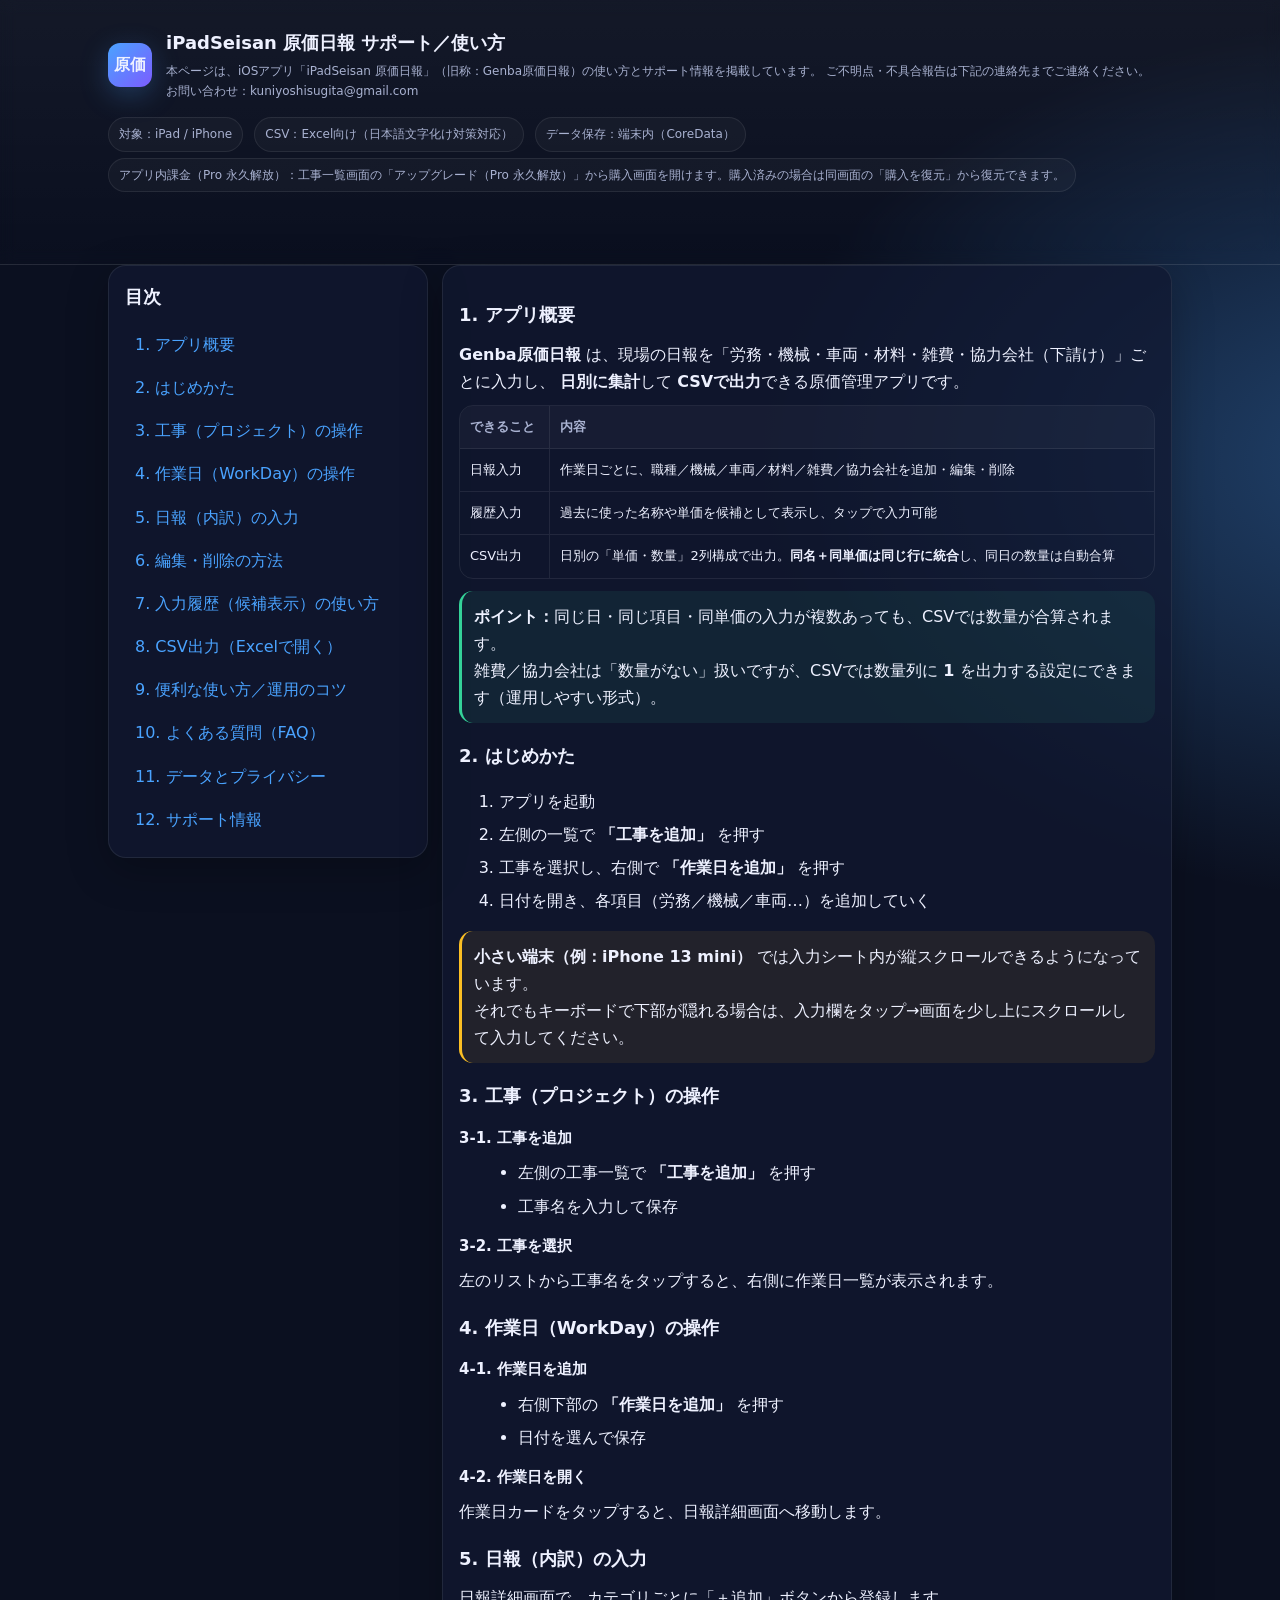
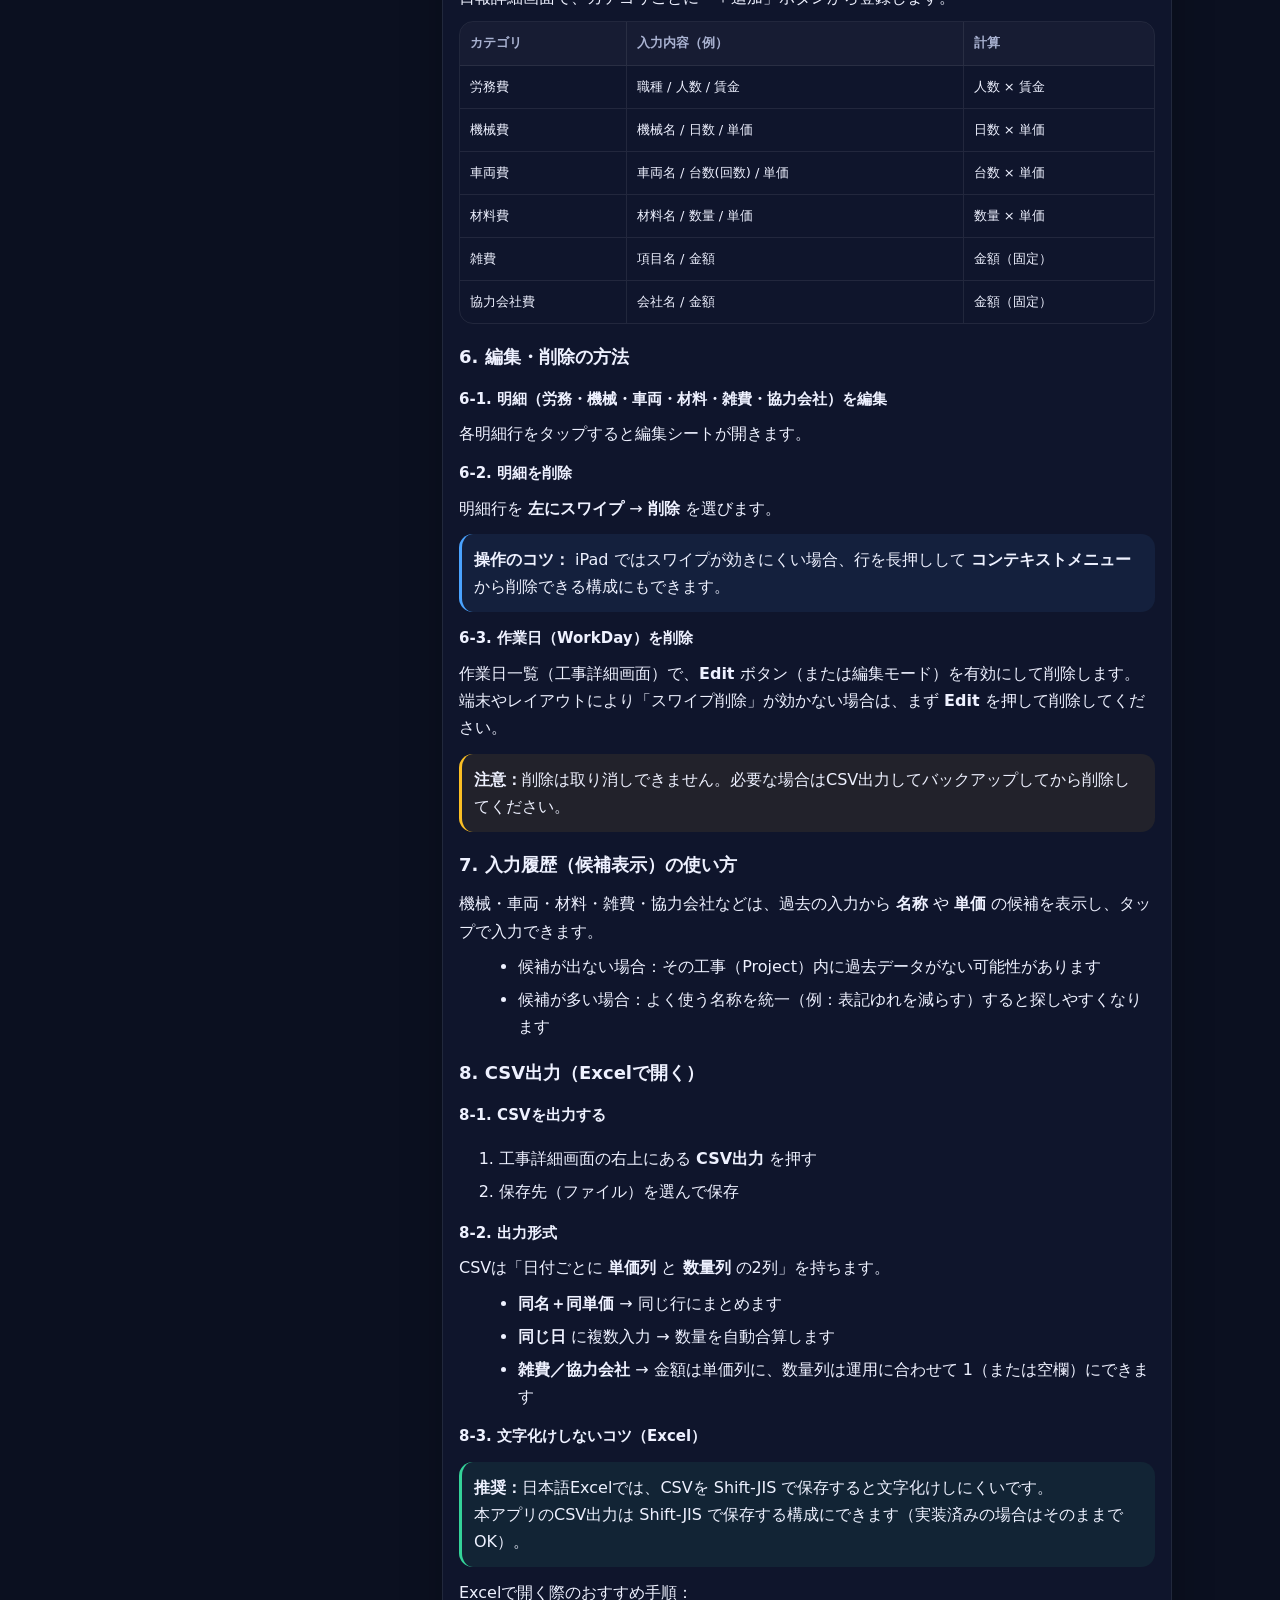
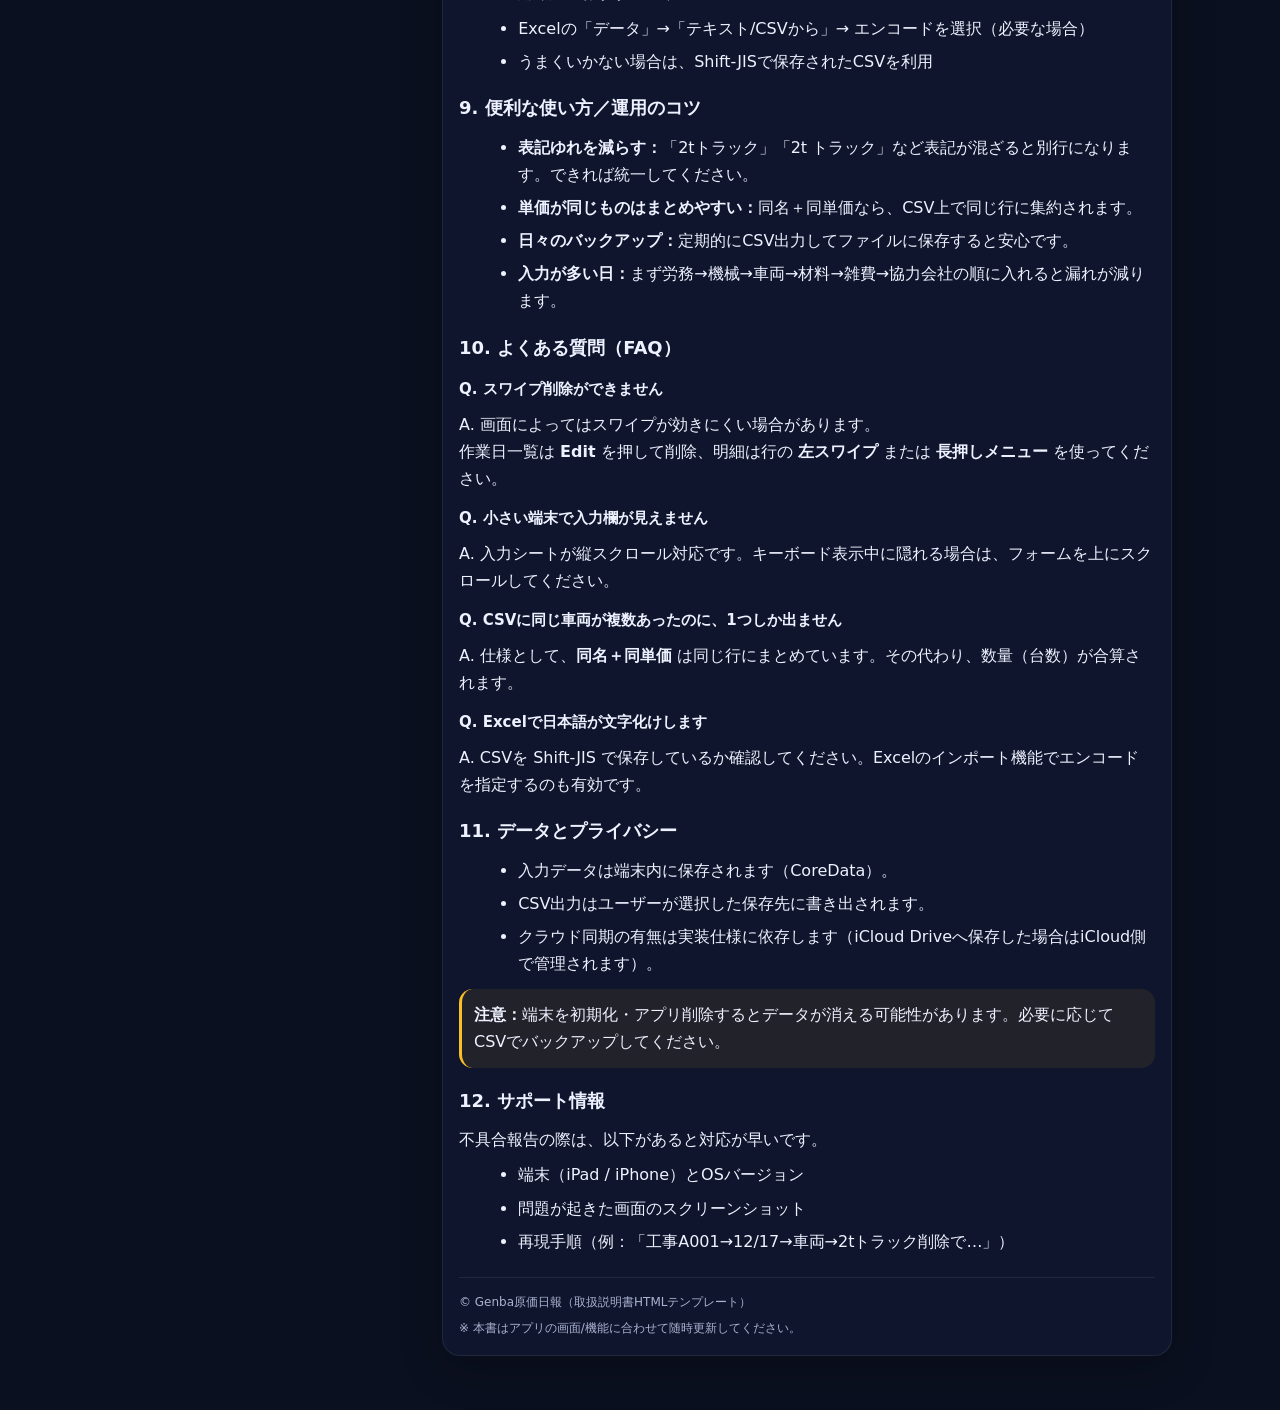
==== commit 92b75b45: "Add in-app purchase information to seisan.html" ====
--- a/seisan.html
+++ b/seisan.html
@@ -267,6 +267,7 @@
                 <span class="pill">対象：iPad / iPhone</span>
                 <span class="pill">CSV：Excel向け（日本語文字化け対策対応）</span>
                 <span class="pill">データ保存：端末内（CoreData）</span>
+                 <span class="pill">アプリ内課金（Pro 永久解放）：工事一覧画面の「アップグレード（Pro 永久解放）」から購入画面を開けます。購入済みの場合は同画面の「購入を復元」から復元できます。</span>
             </div>
         </div>
     </header>
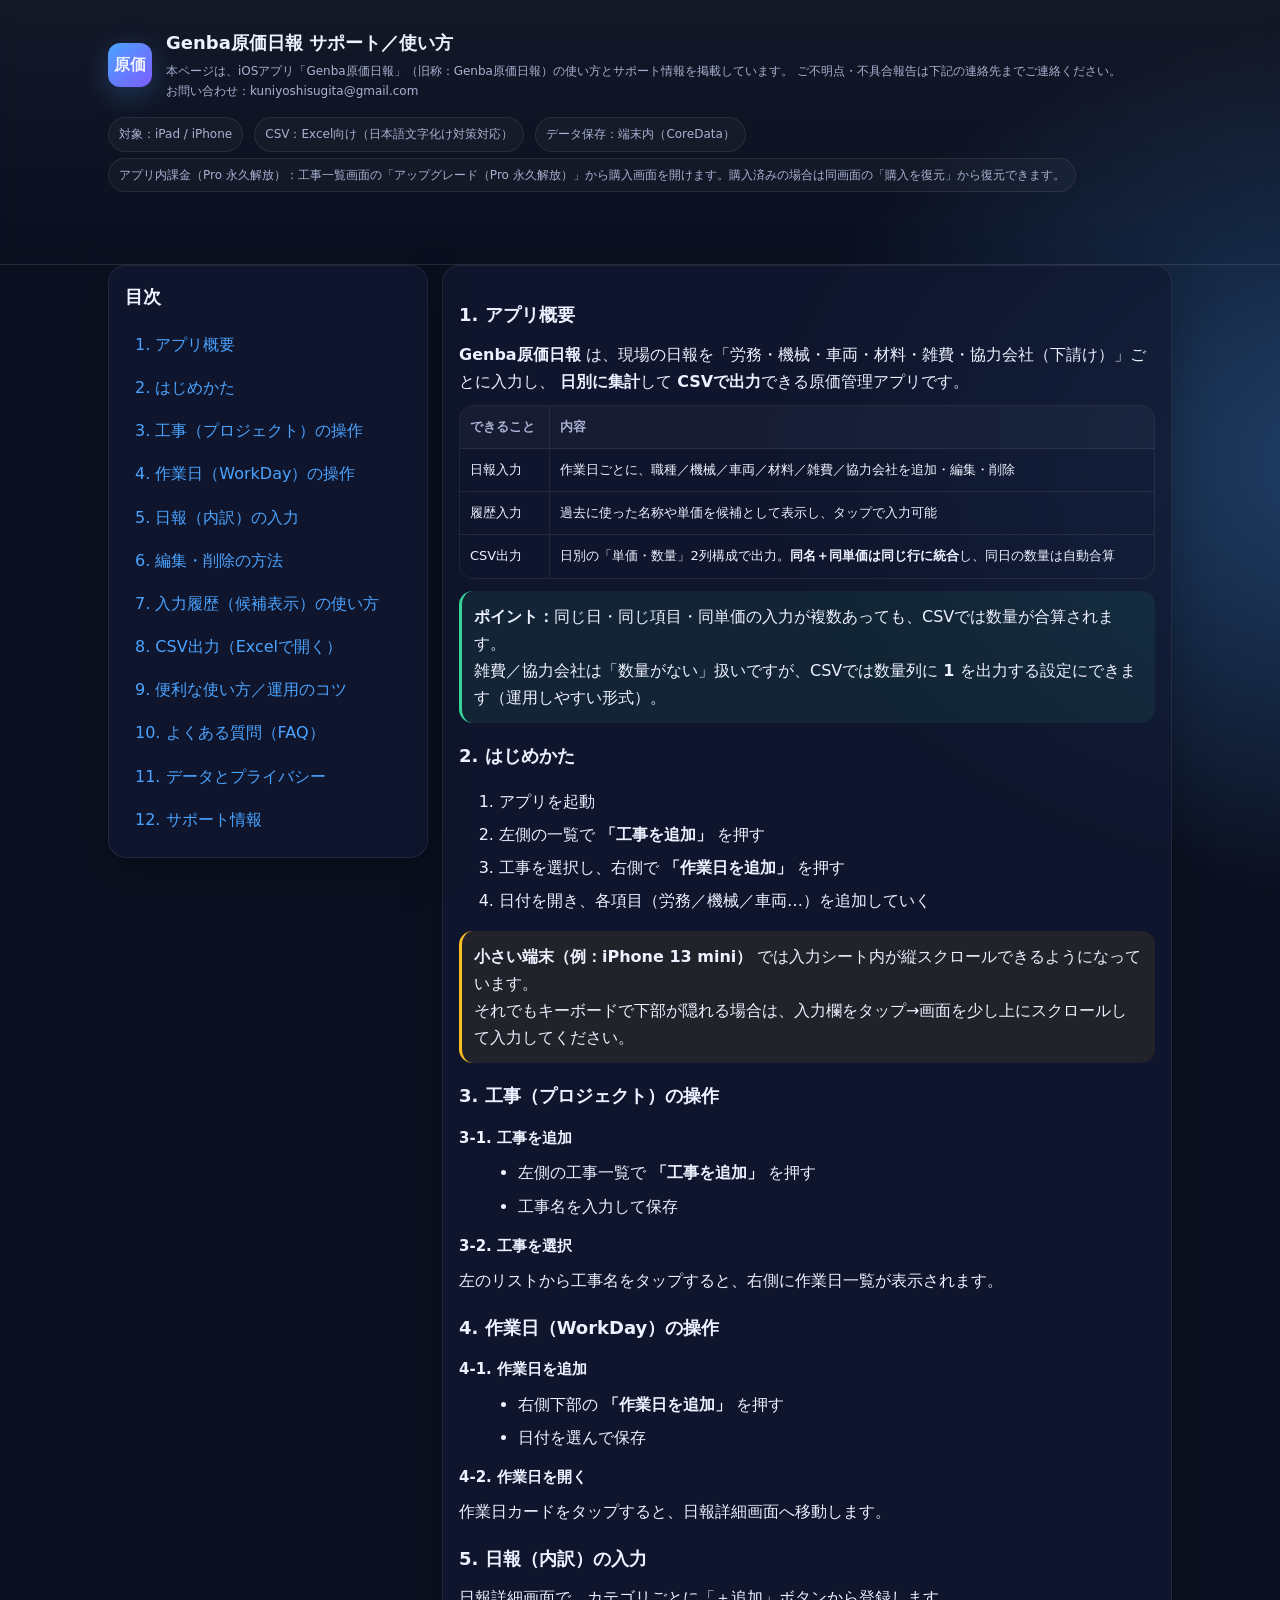
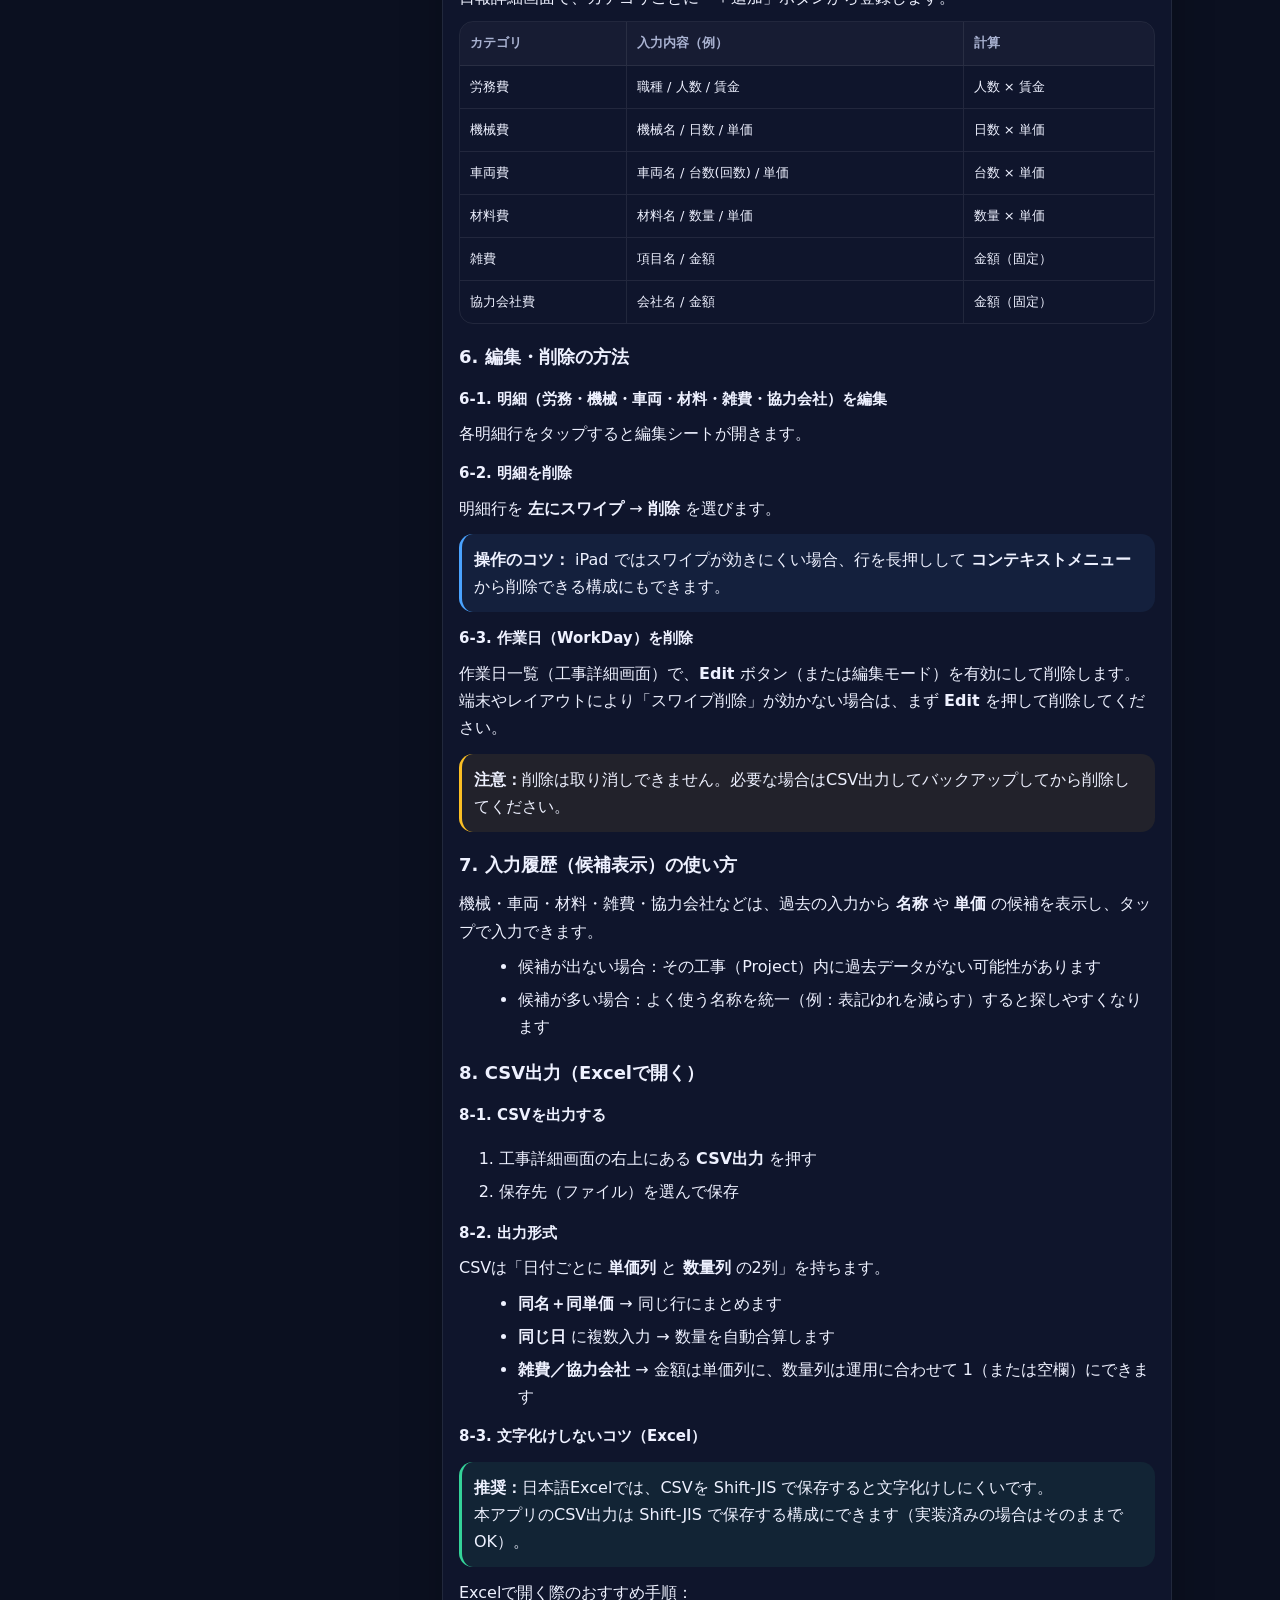
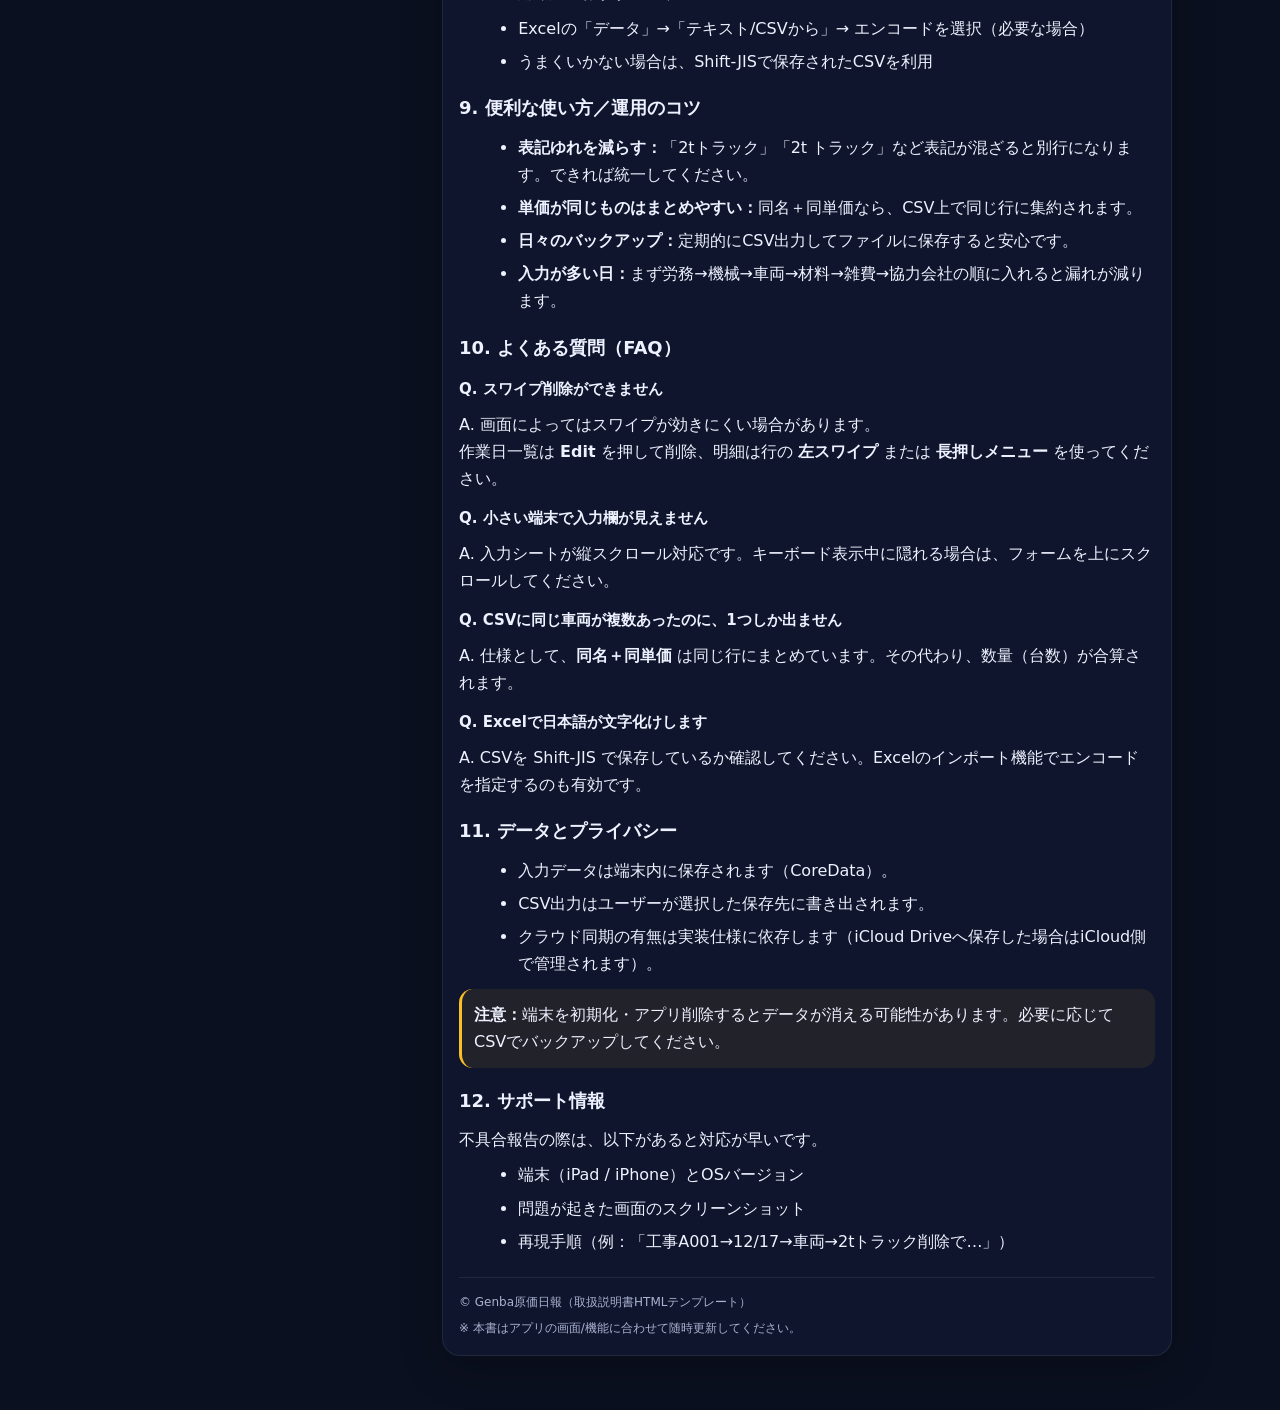
==== commit c0e8f639: "Update title and headings to 'Genba原価日報'" ====
--- a/seisan.html
+++ b/seisan.html
@@ -4,8 +4,7 @@
 <head>
     <meta charset="utf-8" />
     <meta name="viewport" content="width=device-width,initial-scale=1" />
-    <title>iPadSeisan 原価日報 サポート／使い方</title>
-    <style>
+    <title>Genba原価日報　サポート／使い方</title>    <style>
          :root {
             --bg: #0b1020;
             --card: #111831;
@@ -258,8 +257,8 @@
             <div class="brand">
                 <div class="logo">原価</div>
                 <div>
-                    <h1>iPadSeisan 原価日報 サポート／使い方</h1>
-                    <div class="sub">本ページは、iOSアプリ「iPadSeisan 原価日報」（旧称：Genba原価日報）の使い方とサポート情報を掲載しています。
+                    <h1>Genba原価日報 サポート／使い方</h1>
+                    <div class="sub">本ページは、iOSアプリ「Genba原価日報」（旧称：Genba原価日報）の使い方とサポート情報を掲載しています。
 ご不明点・不具合報告は下記の連絡先までご連絡ください。<br>  お問い合わせ：kuniyoshisugita@gmail.com</div>
                 </div>
             </div>
